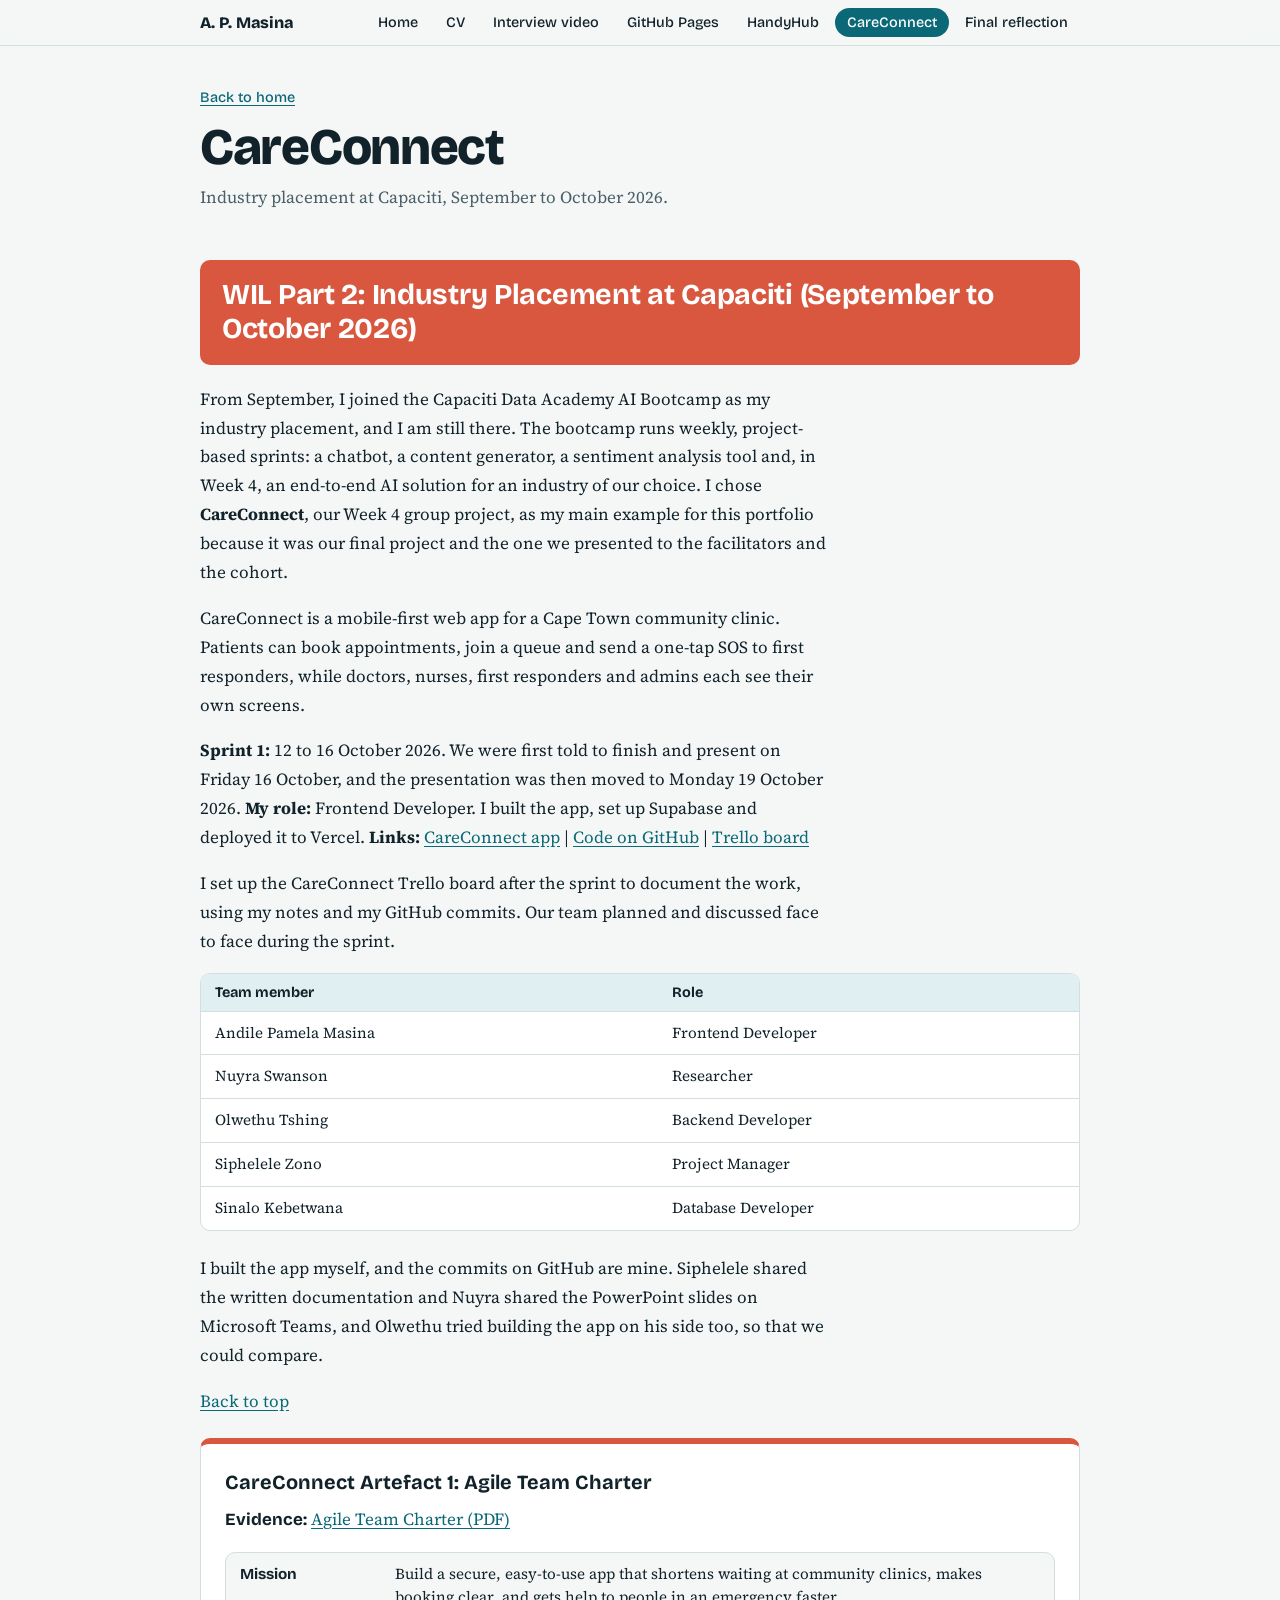
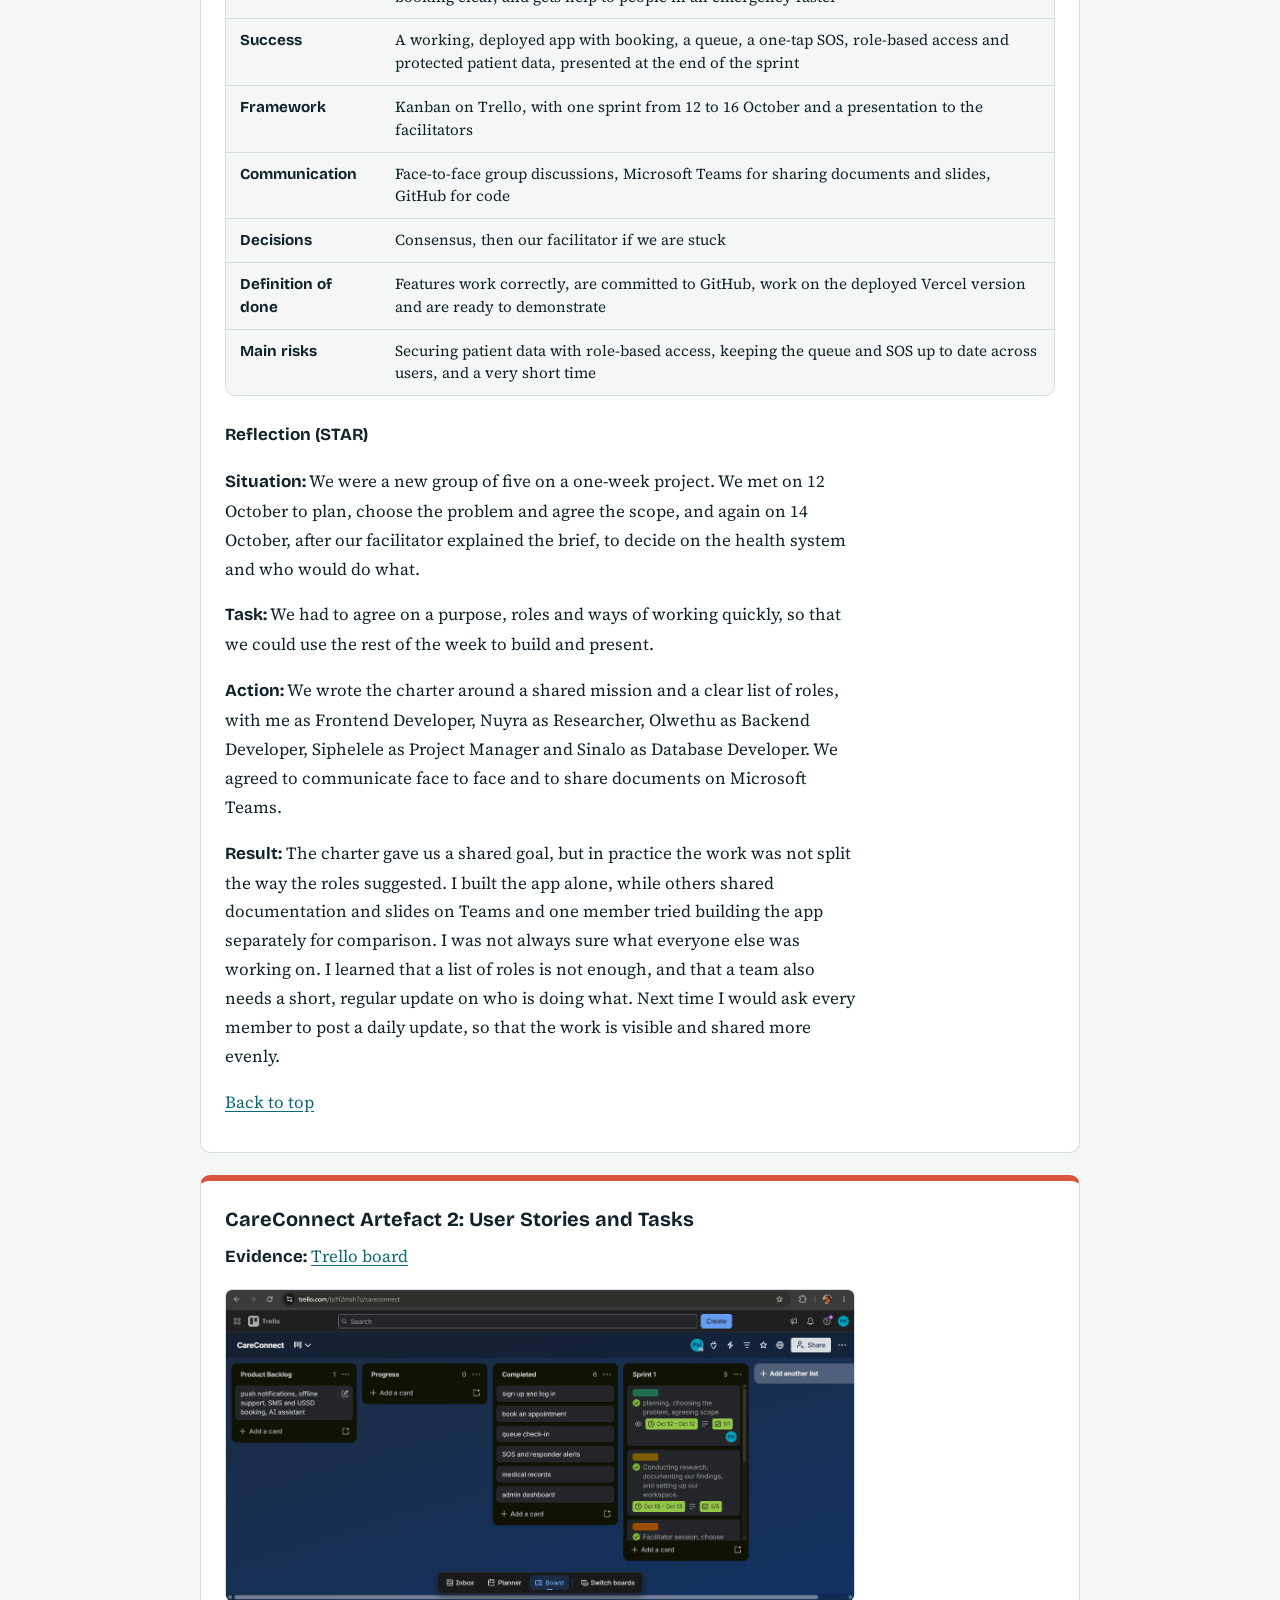
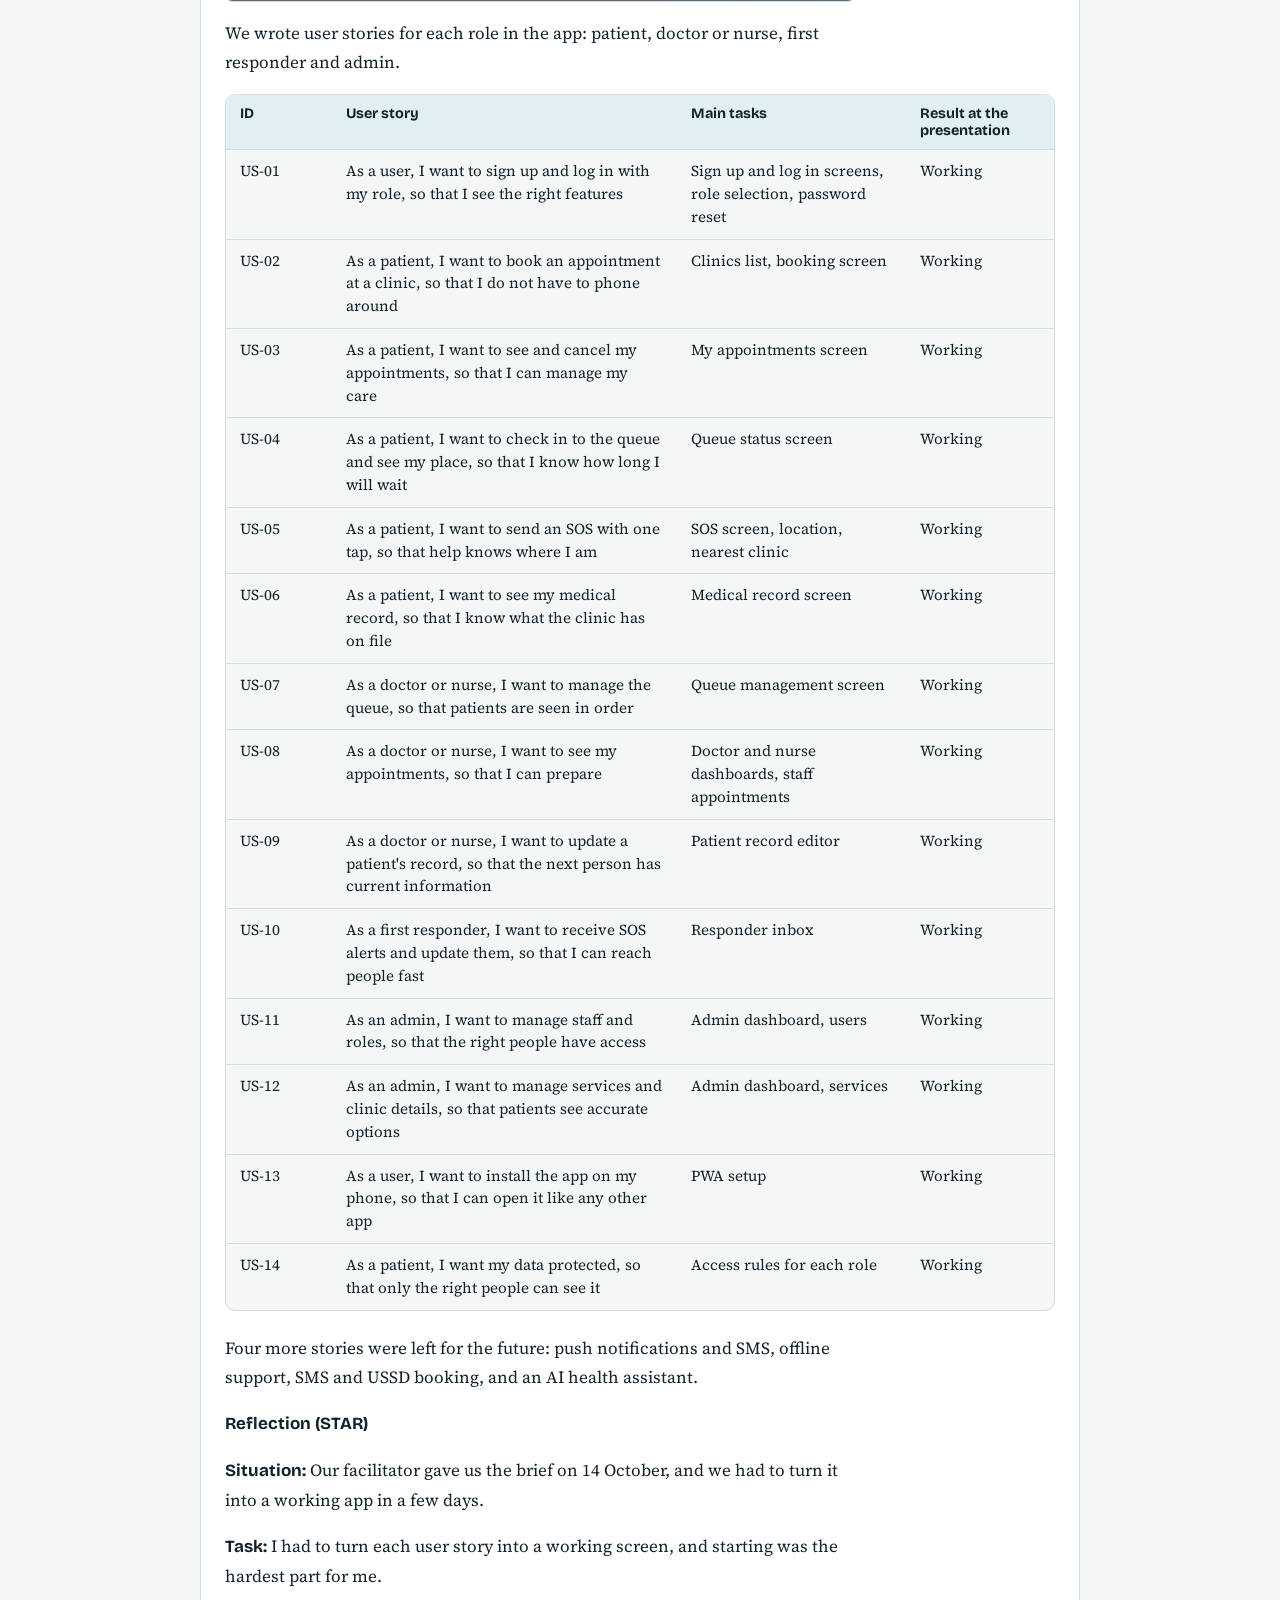
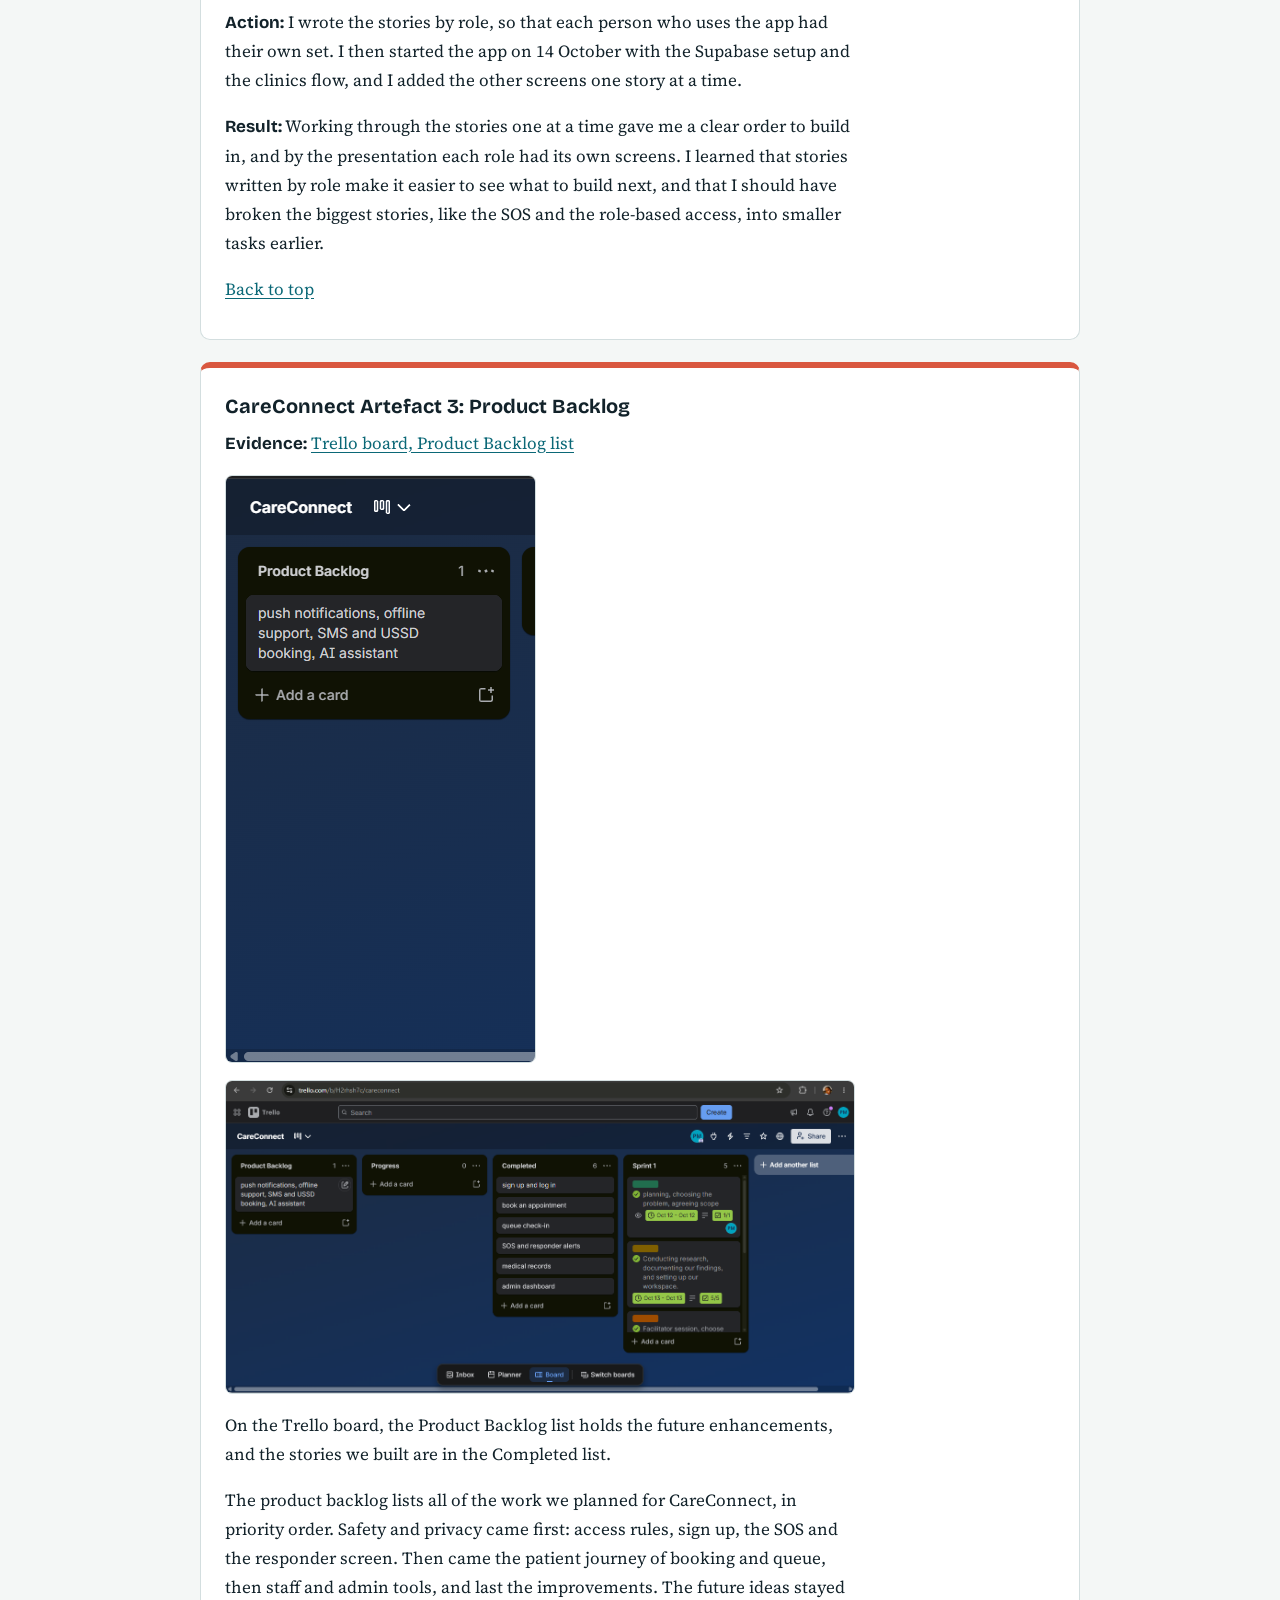
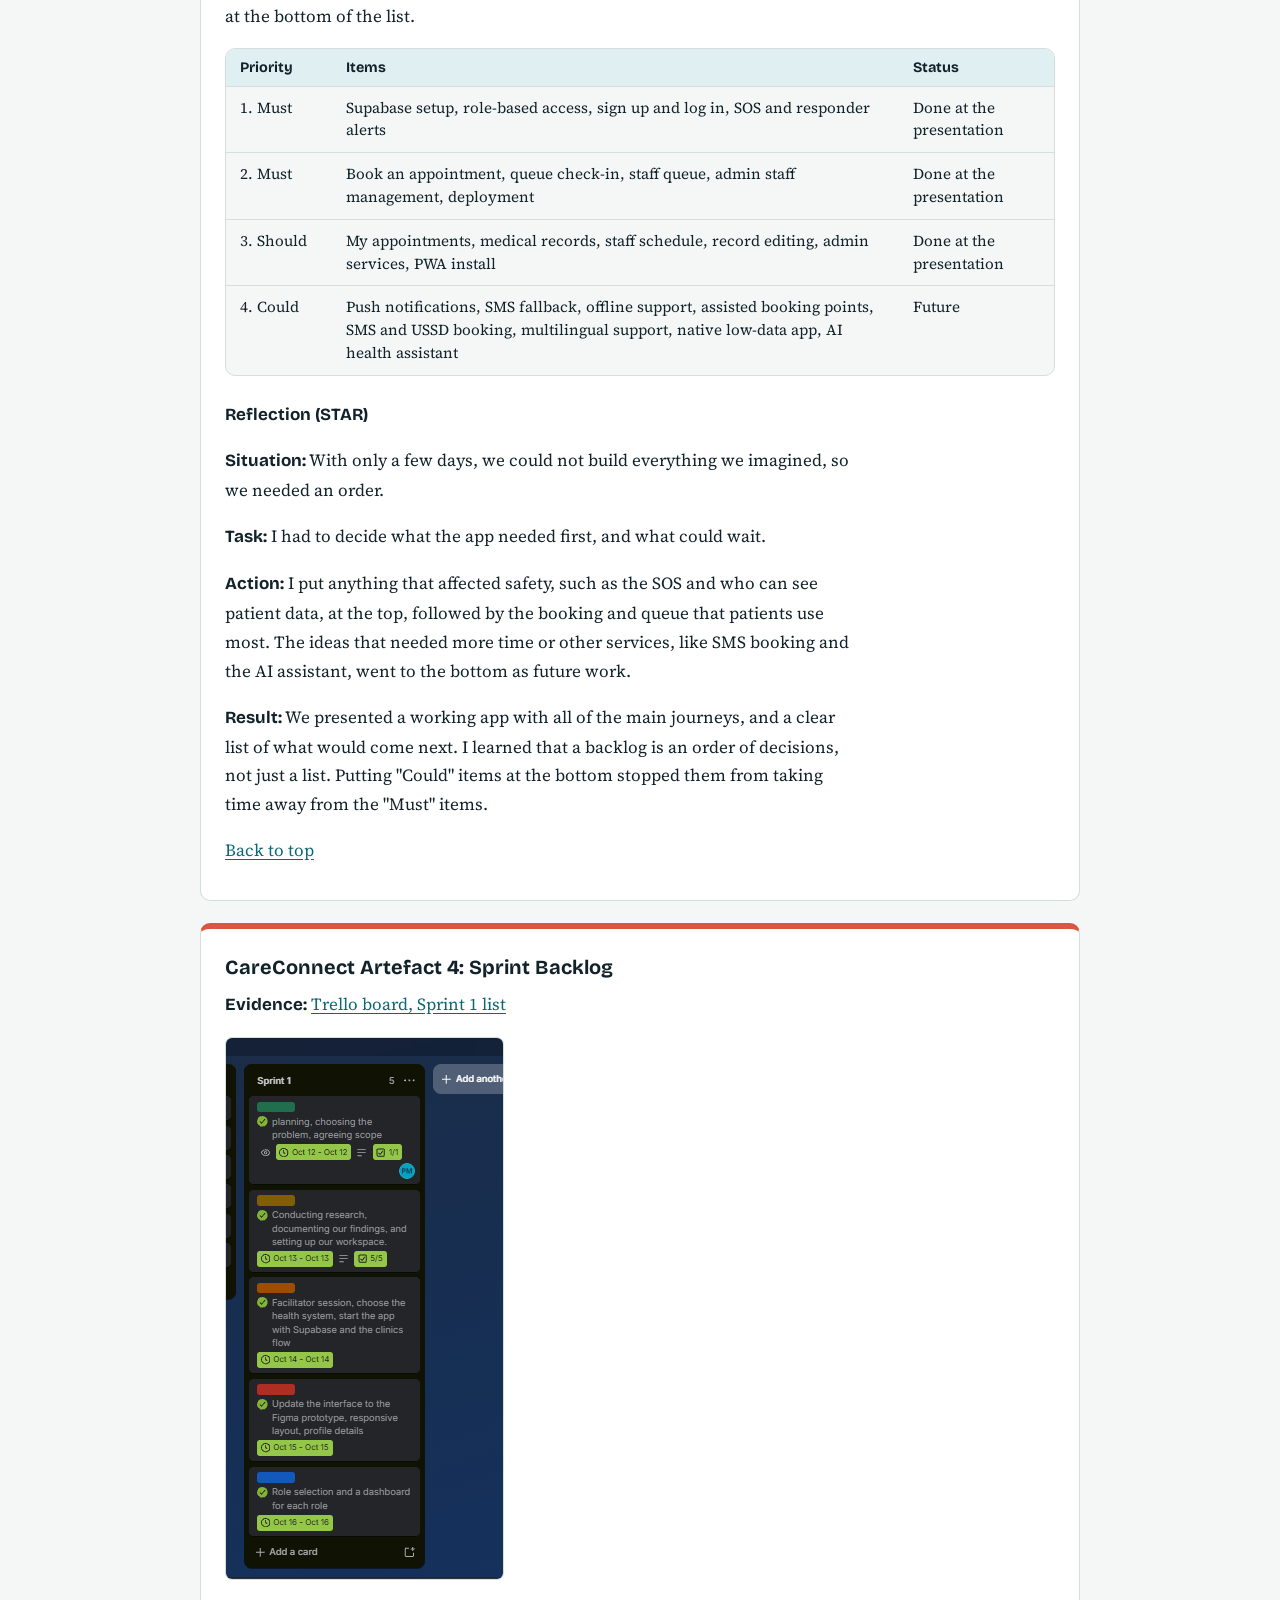
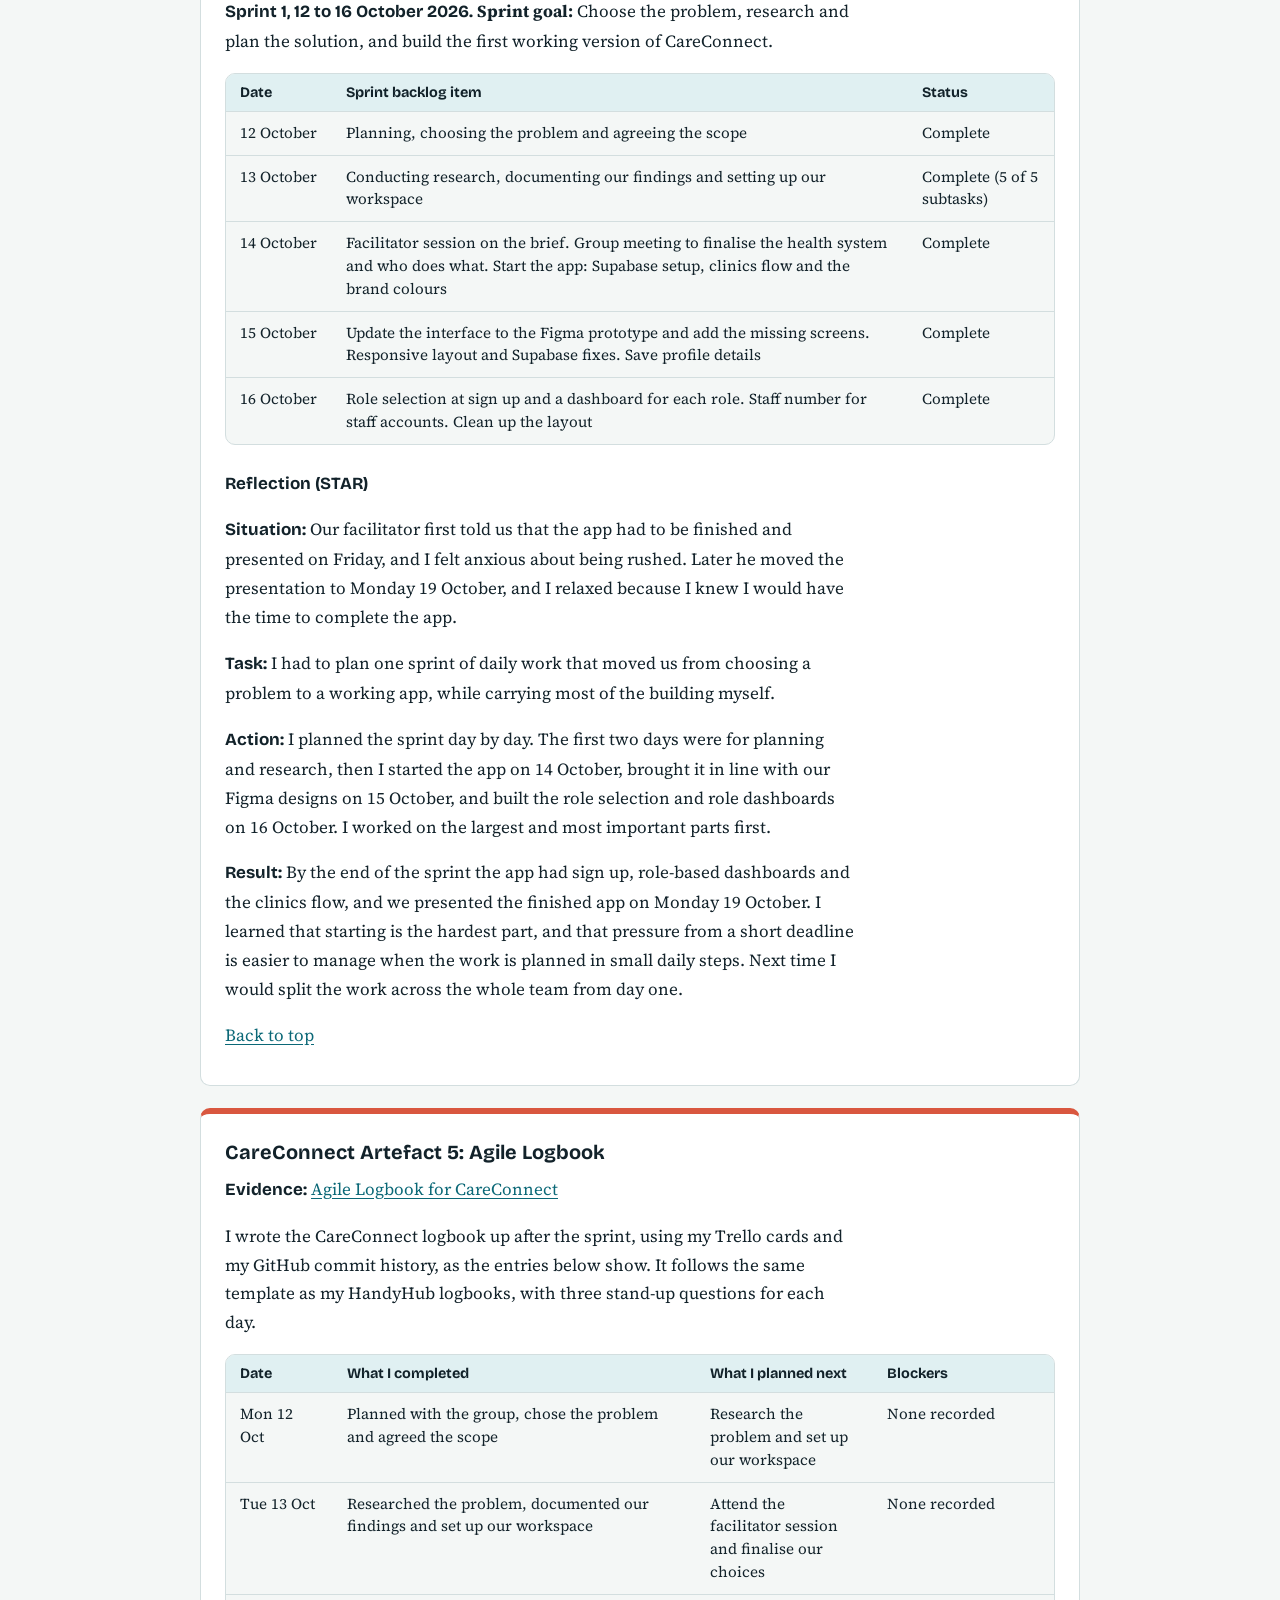
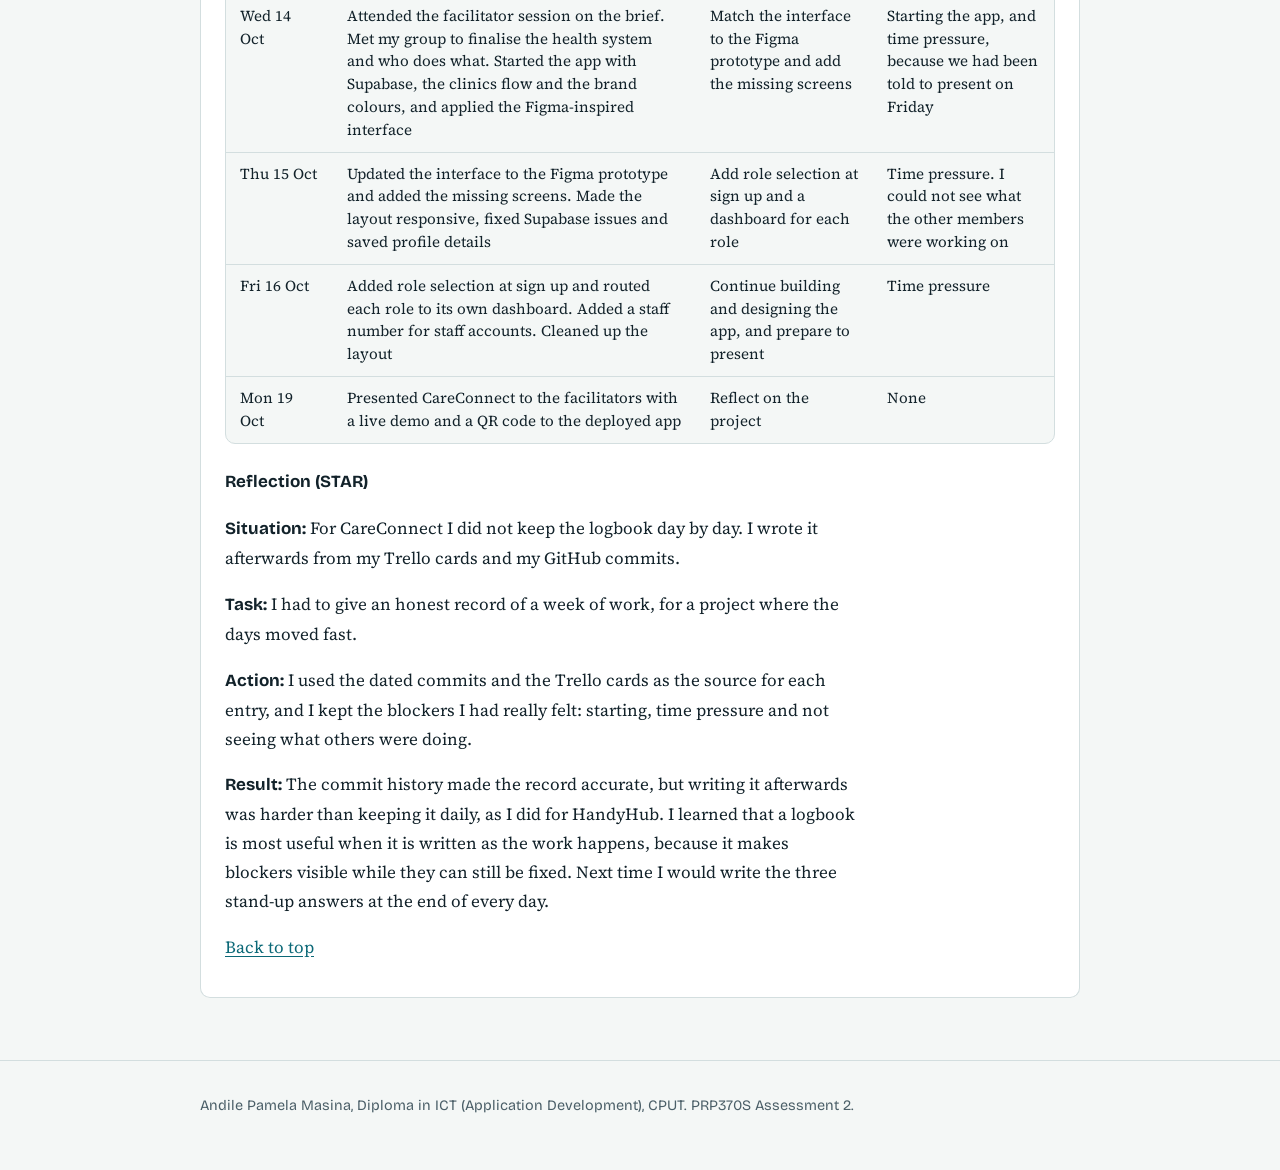
==== careconnect.html @ 5dd475a3 "Add files via upload" ====
<!doctype html>
<html lang="en"><head><meta charset="utf-8"><meta name="viewport" content="width=device-width, initial-scale=1">
<title>CareConnect | Andile Pamela Masina</title>
<meta name="description" content="Digital portfolio of Andile Pamela Masina, ICT student at CPUT.">
<link rel="preconnect" href="https://fonts.googleapis.com"><link rel="preconnect" href="https://fonts.gstatic.com" crossorigin>
<link href="https://fonts.googleapis.com/css2?family=Bricolage+Grotesque:opsz,wght@12..96,500;12..96,700;12..96,800&family=Source+Serif+4:ital,opsz,wght@0,8..60,400;0,8..60,600;1,8..60,400&display=swap" rel="stylesheet">
<link rel="stylesheet" href="style.css"></head>
<body id="top" class="">
<nav class="nav" aria-label="Pages"><div class="wrap"><strong>A. P. Masina</strong><a href="index.html">Home</a><a href="cv.html">CV</a><a href="interview.html">Interview video</a><a href="github-pages.html">GitHub Pages</a><a href="handyhub.html">HandyHub</a><a href="careconnect.html" aria-current="page">CareConnect</a><a href="reflection.html">Final reflection</a></div></nav>
<header class="pagehead"><div class="wrap"><a class="home" href="index.html">Back to home</a><h1>CareConnect</h1><p class="lede">Industry placement at Capaciti, September to October 2026.</p></div></header>
<main class="wrap"><section class="block project cc"><h2 id="wil-part-2-industry-placement-at-capaciti-september-to-october-2026">WIL Part 2: Industry Placement at Capaciti (September to October 2026)</h2>
<p>From September, I joined the Capaciti Data Academy AI Bootcamp as my industry placement, and I am still there. The bootcamp runs weekly, project-based sprints: a chatbot, a content generator, a sentiment analysis tool and, in Week 4, an end-to-end AI solution for an industry of our choice. I chose <strong>CareConnect</strong>, our Week 4 group project, as my main example for this portfolio because it was our final project and the one we presented to the facilitators and the cohort.</p>
<p>CareConnect is a mobile-first web app for a Cape Town community clinic. Patients can book appointments, join a queue and send a one-tap SOS to first responders, while doctors, nurses, first responders and admins each see their own screens.</p>
<p><strong>Sprint 1:</strong> 12 to 16 October 2026. We were first told to finish and present on Friday 16 October, and the presentation was then moved to Monday 19 October 2026. <strong>My role:</strong> Frontend Developer. I built the app, set up Supabase and deployed it to Vercel. <strong>Links:</strong> <a href="https://care-connect-delta-puce.vercel.app">CareConnect app</a> | <a href="https://github.com/PamMasina/CareConnect">Code on GitHub</a> | <a href="https://trello.com/b/H2rhsh7c/careconnect">Trello board</a></p>
<p>I set up the CareConnect Trello board after the sprint to document the work, using my notes and my GitHub commits. Our team planned and discussed face to face during the sprint.</p>
<div class="tablewrap"><table>
<thead>
<tr class="header">
<th>Team member</th>
<th>Role</th>
</tr>
</thead>
<tbody>
<tr class="odd">
<td>Andile Pamela Masina</td>
<td>Frontend Developer</td>
</tr>
<tr class="even">
<td>Nuyra Swanson</td>
<td>Researcher</td>
</tr>
<tr class="odd">
<td>Olwethu Tshing</td>
<td>Backend Developer</td>
</tr>
<tr class="even">
<td>Siphelele Zono</td>
<td>Project Manager</td>
</tr>
<tr class="odd">
<td>Sinalo Kebetwana</td>
<td>Database Developer</td>
</tr>
</tbody>
</table></div>
<p>I built the app myself, and the commits on GitHub are mine. Siphelele shared the written documentation and Nuyra shared the PowerPoint slides on Microsoft Teams, and Olwethu tried building the app on his side too, so that we could compare.</p>
<p><a href="#top">Back to top</a></p>
<hr />
<article class="artefact"><h3 id="careconnect-artefact-1-agile-team-charter">CareConnect Artefact 1: Agile Team Charter</h3>
<p><strong>Evidence:</strong> <a href="Careconnect/Agile_Team_Charter_CareConnect.pdf">Agile Team Charter (PDF)</a></p>
<div class="tablewrap"><table>
<tbody>
<tr class="odd">
<td><strong>Mission</strong></td>
<td>Build a secure, easy-to-use app that shortens waiting at community clinics, makes booking clear, and gets help to people in an emergency faster</td>
</tr>
<tr class="even">
<td><strong>Success</strong></td>
<td>A working, deployed app with booking, a queue, a one-tap SOS, role-based access and protected patient data, presented at the end of the sprint</td>
</tr>
<tr class="odd">
<td><strong>Framework</strong></td>
<td>Kanban on Trello, with one sprint from 12 to 16 October and a presentation to the facilitators</td>
</tr>
<tr class="even">
<td><strong>Communication</strong></td>
<td>Face-to-face group discussions, Microsoft Teams for sharing documents and slides, GitHub for code</td>
</tr>
<tr class="odd">
<td><strong>Decisions</strong></td>
<td>Consensus, then our facilitator if we are stuck</td>
</tr>
<tr class="even">
<td><strong>Definition of done</strong></td>
<td>Features work correctly, are committed to GitHub, work on the deployed Vercel version and are ready to demonstrate</td>
</tr>
<tr class="odd">
<td><strong>Main risks</strong></td>
<td>Securing patient data with role-based access, keeping the queue and SOS up to date across users, and a very short time</td>
</tr>
</tbody>
</table></div>
<p><strong>Reflection (STAR)</strong></p>
<p><strong>Situation:</strong> We were a new group of five on a one-week project. We met on 12 October to plan, choose the problem and agree the scope, and again on 14 October, after our facilitator explained the brief, to decide on the health system and who would do what.</p>
<p><strong>Task:</strong> We had to agree on a purpose, roles and ways of working quickly, so that we could use the rest of the week to build and present.</p>
<p><strong>Action:</strong> We wrote the charter around a shared mission and a clear list of roles, with me as Frontend Developer, Nuyra as Researcher, Olwethu as Backend Developer, Siphelele as Project Manager and Sinalo as Database Developer. We agreed to communicate face to face and to share documents on Microsoft Teams.</p>
<p><strong>Result:</strong> The charter gave us a shared goal, but in practice the work was not split the way the roles suggested. I built the app alone, while others shared documentation and slides on Teams and one member tried building the app separately for comparison. I was not always sure what everyone else was working on. I learned that a list of roles is not enough, and that a team also needs a short, regular update on who is doing what. Next time I would ask every member to post a daily update, so that the work is visible and shared more evenly.</p>
<p><a href="#top">Back to top</a></p>
<hr />
</article><article class="artefact"><h3 id="careconnect-artefact-2-user-stories-and-tasks">CareConnect Artefact 2: User Stories and Tasks</h3>
<p><strong>Evidence:</strong> <a href="https://trello.com/b/H2rhsh7c/careconnect">Trello board</a></p>
<p><img src="Careconnect/images/careconnect-board.png" alt="CareConnect Trello board" /></p>
<p>We wrote user stories for each role in the app: patient, doctor or nurse, first responder and admin.</p>
<div class="tablewrap"><table>
<thead>
<tr class="header">
<th>ID</th>
<th>User story</th>
<th>Main tasks</th>
<th>Result at the presentation</th>
</tr>
</thead>
<tbody>
<tr class="odd">
<td>US-01</td>
<td>As a user, I want to sign up and log in with my role, so that I see the right features</td>
<td>Sign up and log in screens, role selection, password reset</td>
<td>Working</td>
</tr>
<tr class="even">
<td>US-02</td>
<td>As a patient, I want to book an appointment at a clinic, so that I do not have to phone around</td>
<td>Clinics list, booking screen</td>
<td>Working</td>
</tr>
<tr class="odd">
<td>US-03</td>
<td>As a patient, I want to see and cancel my appointments, so that I can manage my care</td>
<td>My appointments screen</td>
<td>Working</td>
</tr>
<tr class="even">
<td>US-04</td>
<td>As a patient, I want to check in to the queue and see my place, so that I know how long I will wait</td>
<td>Queue status screen</td>
<td>Working</td>
</tr>
<tr class="odd">
<td>US-05</td>
<td>As a patient, I want to send an SOS with one tap, so that help knows where I am</td>
<td>SOS screen, location, nearest clinic</td>
<td>Working</td>
</tr>
<tr class="even">
<td>US-06</td>
<td>As a patient, I want to see my medical record, so that I know what the clinic has on file</td>
<td>Medical record screen</td>
<td>Working</td>
</tr>
<tr class="odd">
<td>US-07</td>
<td>As a doctor or nurse, I want to manage the queue, so that patients are seen in order</td>
<td>Queue management screen</td>
<td>Working</td>
</tr>
<tr class="even">
<td>US-08</td>
<td>As a doctor or nurse, I want to see my appointments, so that I can prepare</td>
<td>Doctor and nurse dashboards, staff appointments</td>
<td>Working</td>
</tr>
<tr class="odd">
<td>US-09</td>
<td>As a doctor or nurse, I want to update a patient's record, so that the next person has current information</td>
<td>Patient record editor</td>
<td>Working</td>
</tr>
<tr class="even">
<td>US-10</td>
<td>As a first responder, I want to receive SOS alerts and update them, so that I can reach people fast</td>
<td>Responder inbox</td>
<td>Working</td>
</tr>
<tr class="odd">
<td>US-11</td>
<td>As an admin, I want to manage staff and roles, so that the right people have access</td>
<td>Admin dashboard, users</td>
<td>Working</td>
</tr>
<tr class="even">
<td>US-12</td>
<td>As an admin, I want to manage services and clinic details, so that patients see accurate options</td>
<td>Admin dashboard, services</td>
<td>Working</td>
</tr>
<tr class="odd">
<td>US-13</td>
<td>As a user, I want to install the app on my phone, so that I can open it like any other app</td>
<td>PWA setup</td>
<td>Working</td>
</tr>
<tr class="even">
<td>US-14</td>
<td>As a patient, I want my data protected, so that only the right people can see it</td>
<td>Access rules for each role</td>
<td>Working</td>
</tr>
</tbody>
</table></div>
<p>Four more stories were left for the future: push notifications and SMS, offline support, SMS and USSD booking, and an AI health assistant.</p>
<p><strong>Reflection (STAR)</strong></p>
<p><strong>Situation:</strong> Our facilitator gave us the brief on 14 October, and we had to turn it into a working app in a few days.</p>
<p><strong>Task:</strong> I had to turn each user story into a working screen, and starting was the hardest part for me.</p>
<p><strong>Action:</strong> I wrote the stories by role, so that each person who uses the app had their own set. I then started the app on 14 October with the Supabase setup and the clinics flow, and I added the other screens one story at a time.</p>
<p><strong>Result:</strong> Working through the stories one at a time gave me a clear order to build in, and by the presentation each role had its own screens. I learned that stories written by role make it easier to see what to build next, and that I should have broken the biggest stories, like the SOS and the role-based access, into smaller tasks earlier.</p>
<p><a href="#top">Back to top</a></p>
<hr />
</article><article class="artefact"><h3 id="careconnect-artefact-3-product-backlog">CareConnect Artefact 3: Product Backlog</h3>
<p><strong>Evidence:</strong> <a href="https://trello.com/b/H2rhsh7c/careconnect">Trello board, Product Backlog list</a></p>
<p><img src="Careconnect/images/careconnect-product-backlog.png" alt="CareConnect Product Backlog" /></p>
<p><img src="Careconnect/images/careconnect-board.png" alt="CareConnect board, with the Completed list" /></p>
<p>On the Trello board, the Product Backlog list holds the future enhancements, and the stories we built are in the Completed list.</p>
<p>The product backlog lists all of the work we planned for CareConnect, in priority order. Safety and privacy came first: access rules, sign up, the SOS and the responder screen. Then came the patient journey of booking and queue, then staff and admin tools, and last the improvements. The future ideas stayed at the bottom of the list.</p>
<div class="tablewrap"><table>
<thead>
<tr class="header">
<th>Priority</th>
<th>Items</th>
<th>Status</th>
</tr>
</thead>
<tbody>
<tr class="odd">
<td>1. Must</td>
<td>Supabase setup, role-based access, sign up and log in, SOS and responder alerts</td>
<td>Done at the presentation</td>
</tr>
<tr class="even">
<td>2. Must</td>
<td>Book an appointment, queue check-in, staff queue, admin staff management, deployment</td>
<td>Done at the presentation</td>
</tr>
<tr class="odd">
<td>3. Should</td>
<td>My appointments, medical records, staff schedule, record editing, admin services, PWA install</td>
<td>Done at the presentation</td>
</tr>
<tr class="even">
<td>4. Could</td>
<td>Push notifications, SMS fallback, offline support, assisted booking points, SMS and USSD booking, multilingual support, native low-data app, AI health assistant</td>
<td>Future</td>
</tr>
</tbody>
</table></div>
<p><strong>Reflection (STAR)</strong></p>
<p><strong>Situation:</strong> With only a few days, we could not build everything we imagined, so we needed an order.</p>
<p><strong>Task:</strong> I had to decide what the app needed first, and what could wait.</p>
<p><strong>Action:</strong> I put anything that affected safety, such as the SOS and who can see patient data, at the top, followed by the booking and queue that patients use most. The ideas that needed more time or other services, like SMS booking and the AI assistant, went to the bottom as future work.</p>
<p><strong>Result:</strong> We presented a working app with all of the main journeys, and a clear list of what would come next. I learned that a backlog is an order of decisions, not just a list. Putting "Could" items at the bottom stopped them from taking time away from the "Must" items.</p>
<p><a href="#top">Back to top</a></p>
<hr />
</article><article class="artefact"><h3 id="careconnect-artefact-4-sprint-backlog">CareConnect Artefact 4: Sprint Backlog</h3>
<p><strong>Evidence:</strong> <a href="https://trello.com/b/H2rhsh7c/careconnect">Trello board, Sprint 1 list</a></p>
<p><img src="Careconnect/images/careconnect-sprint1.png" alt="CareConnect Sprint 1 list" /></p>
<p><strong>Sprint 1, 12 to 16 October 2026.</strong> <strong>Sprint goal:</strong> Choose the problem, research and plan the solution, and build the first working version of CareConnect.</p>
<div class="tablewrap"><table>
<thead>
<tr class="header">
<th>Date</th>
<th>Sprint backlog item</th>
<th>Status</th>
</tr>
</thead>
<tbody>
<tr class="odd">
<td>12 October</td>
<td>Planning, choosing the problem and agreeing the scope</td>
<td>Complete</td>
</tr>
<tr class="even">
<td>13 October</td>
<td>Conducting research, documenting our findings and setting up our workspace</td>
<td>Complete (5 of 5 subtasks)</td>
</tr>
<tr class="odd">
<td>14 October</td>
<td>Facilitator session on the brief. Group meeting to finalise the health system and who does what. Start the app: Supabase setup, clinics flow and the brand colours</td>
<td>Complete</td>
</tr>
<tr class="even">
<td>15 October</td>
<td>Update the interface to the Figma prototype and add the missing screens. Responsive layout and Supabase fixes. Save profile details</td>
<td>Complete</td>
</tr>
<tr class="odd">
<td>16 October</td>
<td>Role selection at sign up and a dashboard for each role. Staff number for staff accounts. Clean up the layout</td>
<td>Complete</td>
</tr>
</tbody>
</table></div>
<p><strong>Reflection (STAR)</strong></p>
<p><strong>Situation:</strong> Our facilitator first told us that the app had to be finished and presented on Friday, and I felt anxious about being rushed. Later he moved the presentation to Monday 19 October, and I relaxed because I knew I would have the time to complete the app.</p>
<p><strong>Task:</strong> I had to plan one sprint of daily work that moved us from choosing a problem to a working app, while carrying most of the building myself.</p>
<p><strong>Action:</strong> I planned the sprint day by day. The first two days were for planning and research, then I started the app on 14 October, brought it in line with our Figma designs on 15 October, and built the role selection and role dashboards on 16 October. I worked on the largest and most important parts first.</p>
<p><strong>Result:</strong> By the end of the sprint the app had sign up, role-based dashboards and the clinics flow, and we presented the finished app on Monday 19 October. I learned that starting is the hardest part, and that pressure from a short deadline is easier to manage when the work is planned in small daily steps. Next time I would split the work across the whole team from day one.</p>
<p><a href="#top">Back to top</a></p>
<hr />
</article><article class="artefact"><h3 id="careconnect-artefact-5-agile-logbook">CareConnect Artefact 5: Agile Logbook</h3>
<p><strong>Evidence:</strong> <a href="Careconnect/Agile_Logbook_CareConnect.pdf">Agile Logbook for CareConnect</a></p>
<p>I wrote the CareConnect logbook up after the sprint, using my Trello cards and my GitHub commit history, as the entries below show. It follows the same template as my HandyHub logbooks, with three stand-up questions for each day.</p>
<div class="tablewrap"><table>
<thead>
<tr class="header">
<th>Date</th>
<th>What I completed</th>
<th>What I planned next</th>
<th>Blockers</th>
</tr>
</thead>
<tbody>
<tr class="odd">
<td>Mon 12 Oct</td>
<td>Planned with the group, chose the problem and agreed the scope</td>
<td>Research the problem and set up our workspace</td>
<td>None recorded</td>
</tr>
<tr class="even">
<td>Tue 13 Oct</td>
<td>Researched the problem, documented our findings and set up our workspace</td>
<td>Attend the facilitator session and finalise our choices</td>
<td>None recorded</td>
</tr>
<tr class="odd">
<td>Wed 14 Oct</td>
<td>Attended the facilitator session on the brief. Met my group to finalise the health system and who does what. Started the app with Supabase, the clinics flow and the brand colours, and applied the Figma-inspired interface</td>
<td>Match the interface to the Figma prototype and add the missing screens</td>
<td>Starting the app, and time pressure, because we had been told to present on Friday</td>
</tr>
<tr class="even">
<td>Thu 15 Oct</td>
<td>Updated the interface to the Figma prototype and added the missing screens. Made the layout responsive, fixed Supabase issues and saved profile details</td>
<td>Add role selection at sign up and a dashboard for each role</td>
<td>Time pressure. I could not see what the other members were working on</td>
</tr>
<tr class="odd">
<td>Fri 16 Oct</td>
<td>Added role selection at sign up and routed each role to its own dashboard. Added a staff number for staff accounts. Cleaned up the layout</td>
<td>Continue building and designing the app, and prepare to present</td>
<td>Time pressure</td>
</tr>
<tr class="even">
<td>Mon 19 Oct</td>
<td>Presented CareConnect to the facilitators with a live demo and a QR code to the deployed app</td>
<td>Reflect on the project</td>
<td>None</td>
</tr>
</tbody>
</table></div>
<p><strong>Reflection (STAR)</strong></p>
<p><strong>Situation:</strong> For CareConnect I did not keep the logbook day by day. I wrote it afterwards from my Trello cards and my GitHub commits.</p>
<p><strong>Task:</strong> I had to give an honest record of a week of work, for a project where the days moved fast.</p>
<p><strong>Action:</strong> I used the dated commits and the Trello cards as the source for each entry, and I kept the blockers I had really felt: starting, time pressure and not seeing what others were doing.</p>
<p><strong>Result:</strong> The commit history made the record accurate, but writing it afterwards was harder than keeping it daily, as I did for HandyHub. I learned that a logbook is most useful when it is written as the work happens, because it makes blockers visible while they can still be fixed. Next time I would write the three stand-up answers at the end of every day.</p>
<p><a href="#top">Back to top</a></p>
<hr />
</article></section></main>
<footer class="foot"><div class="wrap">Andile Pamela Masina, Diploma in ICT (Application Development), CPUT. PRP370S Assessment 2.</div></footer>
</body></html>
---- style.css ----
:root{
  --paper:#f4f7f6; --card:#ffffff; --ink:#12222a; --muted:#4b5f68; --line:#d3dedf;
  --teal:#0b6877; --teal-soft:#e0f0f2; --amber:#f0b43c; --coral:#d9573f; --green:#2f8f5b;
  --head:"Bricolage Grotesque", "Segoe UI", system-ui, sans-serif;
  --body:"Source Serif 4", Georgia, "Times New Roman", serif;
  --r:10px;
}
@media (prefers-color-scheme: dark){
  :root:not([data-theme="light"]){
    --paper:#0d191e; --card:#14252c; --ink:#e7f0f0; --muted:#9fb5bb; --line:#27414a;
    --teal:#5cc3d3; --teal-soft:#16343b; --amber:#f2c05a; --coral:#ef806b; --green:#58c28a;
  }
}
*{box-sizing:border-box}
html{scroll-behavior:smooth;scroll-padding-top:70px}
@media (prefers-reduced-motion: reduce){html{scroll-behavior:auto}}
body{margin:0;background:var(--paper);color:var(--ink);font:400 1.0625rem/1.7 var(--body);-webkit-text-size-adjust:100%}
a{color:var(--teal);text-underline-offset:3px}
a:hover{text-decoration-thickness:2px}
:focus-visible{outline:3px solid var(--amber);outline-offset:2px;border-radius:3px}
img,video{max-width:100%;height:auto}
.wrap{width:min(100% - 32px, 880px);margin-inline:auto}

/* nav */
.nav{position:sticky;top:0;z-index:10;background:color-mix(in srgb,var(--paper) 92%,transparent);backdrop-filter:blur(8px);border-bottom:1px solid var(--line)}
.nav .wrap{display:flex;gap:4px;align-items:center;overflow-x:auto;padding:8px 0;scrollbar-width:none}
.nav .wrap::-webkit-scrollbar{display:none}
.nav strong{font:800 1rem var(--head);margin-right:auto;white-space:nowrap;padding-right:16px}
.nav a{font:500 .9rem var(--head);color:var(--ink);text-decoration:none;padding:6px 12px;border-radius:999px;white-space:nowrap}
.nav a:hover{background:var(--teal-soft)}

/* hero */
.hero{padding:56px 0 40px}
.hero h1{font:800 clamp(2.6rem,8vw,5rem)/.98 var(--head);letter-spacing:-.03em;margin:0 0 14px}
.hero .lede{font-size:1.2rem;max-width:34em;color:var(--muted);margin:0 0 6px}
.contact{display:flex;flex-wrap:wrap;gap:6px 22px;font:500 .95rem var(--head);margin:14px 0 36px}
.contact a{color:var(--ink)}
.board{display:grid;grid-template-columns:repeat(3,1fr);gap:12px;align-items:start}
.list{background:var(--teal-soft);border-radius:var(--r);padding:10px;display:grid;gap:8px}
.list h2{font:700 .95rem var(--head);margin:2px 4px 2px;color:var(--ink)}
.card{display:block;background:var(--card);border:1px solid var(--line);border-left:5px solid var(--teal);border-radius:7px;padding:10px 12px;text-decoration:none;color:var(--ink);font:500 .98rem/1.35 var(--head);box-shadow:0 1px 0 rgba(0,0,0,.04)}
.card small{display:block;font:400 .85rem var(--body);color:var(--muted);margin-top:2px}
.card:hover{border-color:var(--teal);transform:translateY(-2px);transition:transform .15s}
.card.amber{border-left-color:var(--amber)} .card.coral{border-left-color:var(--coral)} .card.green{border-left-color:var(--green)}
@media (prefers-reduced-motion: reduce){.card:hover{transform:none}}
@media (max-width:700px){.board{grid-template-columns:1fr}}
.banner img{width:100%;border-radius:var(--r);border:1px solid var(--line);display:block;margin:28px 0 0}

/* blocks */
.block{padding:40px 0;border-top:1px solid var(--line)}
.block h1{font:800 clamp(1.8rem,5vw,2.5rem)/1.1 var(--head);letter-spacing:-.02em;margin:0 0 .6em}
.block h2{font:700 clamp(1.4rem,4vw,1.8rem)/1.2 var(--head);letter-spacing:-.01em;margin:1.6em 0 .5em}
.block h2:first-child,.block h1:first-child{margin-top:0}
.block h3{font:700 1.25rem/1.25 var(--head);margin:1.5em 0 .5em}
.block h4{font:700 1.05rem var(--head)}
p{margin:0 0 1em;max-width:70ch}
ul,ol{max-width:70ch;padding-left:1.4em}
li{margin:.25em 0}
hr{display:none}
ul:has(input[type=checkbox]){list-style:none;padding:0;display:flex;flex-wrap:wrap;gap:8px}
ul:has(input[type=checkbox]) li{background:var(--teal-soft);border-radius:999px;padding:3px 14px;font:500 .95rem var(--head);margin:0}
ul:has(input[type=checkbox]) input{display:none}
.profile ul:not(:has(input)) ul{margin:.2em 0}

/* tables */
.tablewrap{overflow-x:auto;margin:1em 0 1.4em;border:1px solid var(--line);border-radius:var(--r);background:var(--card)}
table{border-collapse:collapse;width:100%;font:400 .95rem/1.5 var(--body)}
th,td{padding:10px 14px;text-align:left;vertical-align:top;border-bottom:1px solid var(--line)}
tr:last-child td{border-bottom:0}
thead th{font:700 .9rem var(--head);background:var(--teal-soft);color:var(--ink);position:sticky;left:0}
tbody tr:nth-child(even){background:transparent}
td:first-child{min-width:7em}
.wil-intro .tablewrap td a{font-weight:600}

/* project artefacts as board cards */
.project>h2{background:var(--teal);color:#fff;padding:18px 22px;border-radius:var(--r);margin:0 0 20px}
:root[data-theme="dark"] .project>h2{color:#0d191e}
@media (prefers-color-scheme: dark){:root:not([data-theme="light"]) .project>h2{color:#0d191e}}
#careconnect-section>h2{background:var(--coral)}
.artefact{background:var(--card);border:1px solid var(--line);border-top:6px solid var(--amber);border-radius:var(--r);padding:8px 24px 18px;margin:22px 0}
#careconnect-section .artefact{border-top-color:var(--coral)}
.artefact h3{margin-top:.9em}
.artefact .tablewrap{background:var(--paper)}
.artefact p>a[href="#wil-agile-portfolio"]{font:500 .85rem var(--head);float:none;display:inline-block;margin-top:4px}
@media (max-width:600px){.artefact{padding:4px 14px 14px}}
.artefact img{border:1px solid var(--line);border-radius:7px;display:block;margin:10px 0}
.artefact strong:first-child{font-family:var(--head)}

.divider{margin:28px 0 0;text-align:center}
.divider span{display:inline-block;font:700 .95rem var(--head);background:var(--amber);color:#1a1a1a;padding:6px 18px;border-radius:999px}
video{width:100%;max-width:640px;border-radius:var(--r);background:#000}
.foot{padding:36px 0 56px;color:var(--muted);font:400 .9rem var(--head);border-top:1px solid var(--line)}
@media print{.nav{display:none}.block{break-inside:auto}}

/* multi-page additions */
.nav a[aria-current=page]{background:var(--teal);color:#fff}
@media (prefers-color-scheme: dark){:root:not([data-theme="light"]) .nav a[aria-current=page]{color:#0d191e}}
.sr{position:absolute;width:1px;height:1px;overflow:hidden;clip:rect(0 0 0 0)}
.herogrid{display:grid;grid-template-columns:240px 1fr;gap:36px;align-items:center}
.me{width:240px;height:240px;object-fit:cover;border-radius:50%;border:6px solid var(--card);box-shadow:0 0 0 3px var(--amber);display:block}
.hero{padding:48px 0 12px}
.hero .contact{margin:14px 0 0}
@media (max-width:700px){.herogrid{grid-template-columns:1fr;justify-items:start;gap:20px}.me{width:160px;height:160px}}
.pgrid{display:grid;grid-template-columns:repeat(2,1fr);gap:14px}
@media (max-width:700px){.pgrid{grid-template-columns:1fr}}
.pcard{display:block;background:var(--card);border:1px solid var(--line);border-left:6px solid var(--teal);border-radius:var(--r);padding:16px 18px;text-decoration:none;color:var(--ink)}
.pcard h2{font:700 1.3rem var(--head);margin:0 0 4px;color:var(--teal)}
.pcard p{margin:0;font-size:.98rem;color:var(--muted)}
.pcard:hover{border-color:var(--teal);box-shadow:0 2px 10px rgba(0,0,0,.08)}
.pcard.amber{border-left-color:var(--amber)} .pcard.coral{border-left-color:var(--coral)} .pcard.green{border-left-color:var(--green)}
.block.project{border-top:0}
.pagehead{padding:36px 0 8px}
.pagehead h1{font:800 clamp(2rem,6vw,3.2rem)/1.05 var(--head);letter-spacing:-.025em;margin:10px 0 8px}
.pagehead .lede{color:var(--muted);margin:0}
.home{font:500 .9rem var(--head)}
.block:first-of-type{border-top:0}
.cc .artefact{border-top-color:var(--coral)}
.artefact{scroll-margin-top:70px}
.cc>h2{background:var(--coral)}
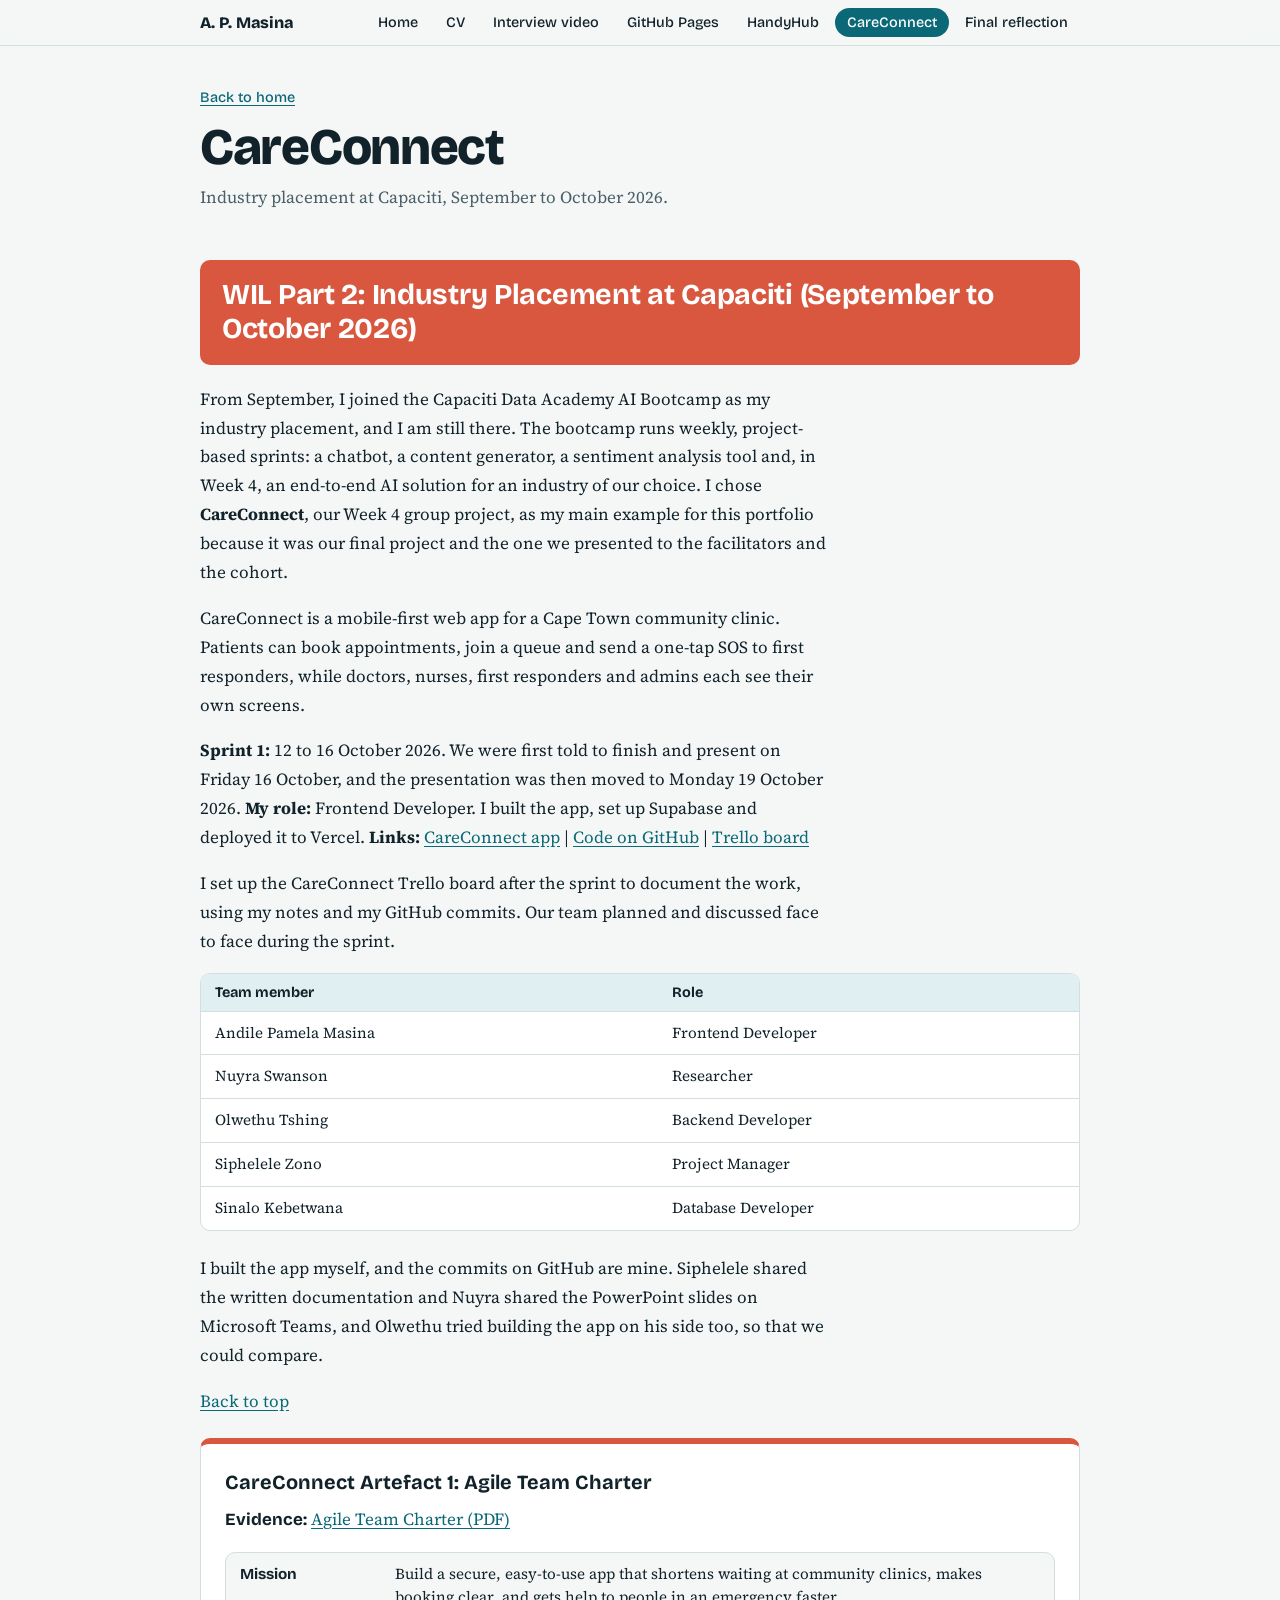
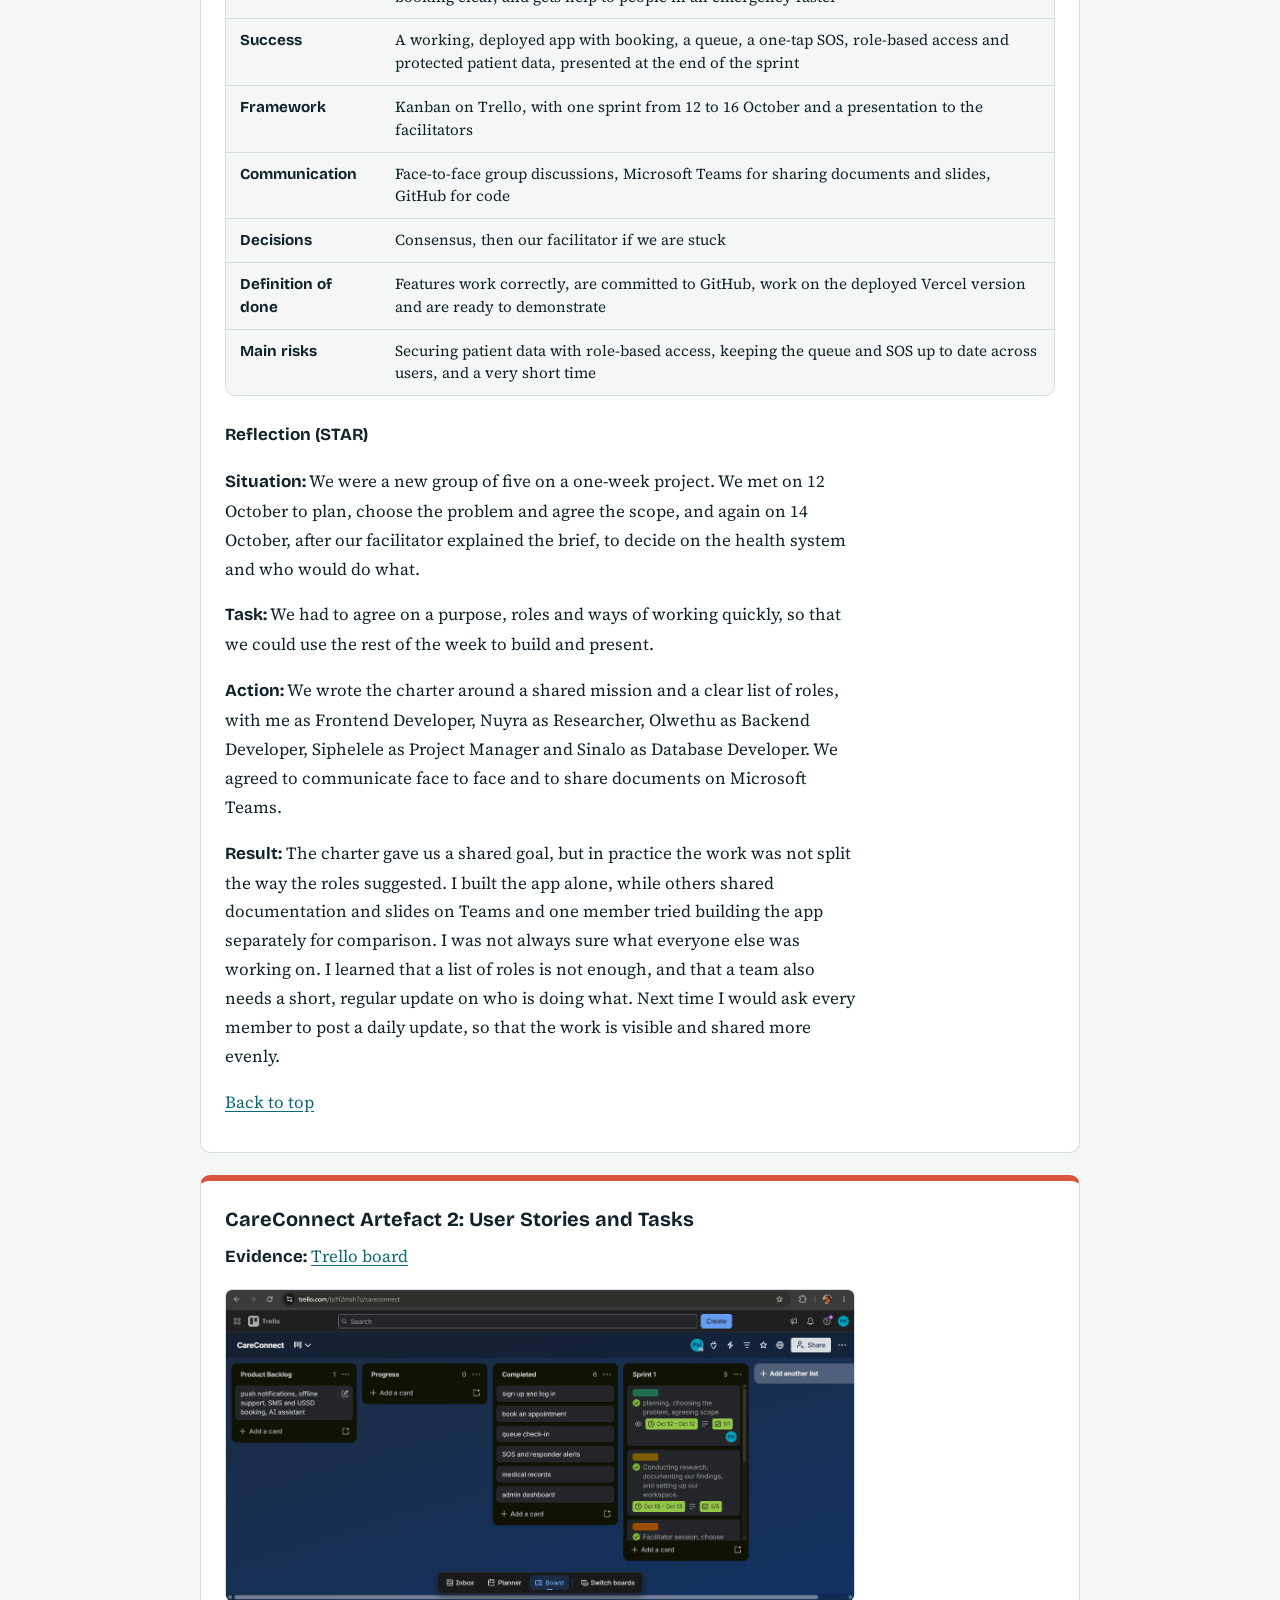
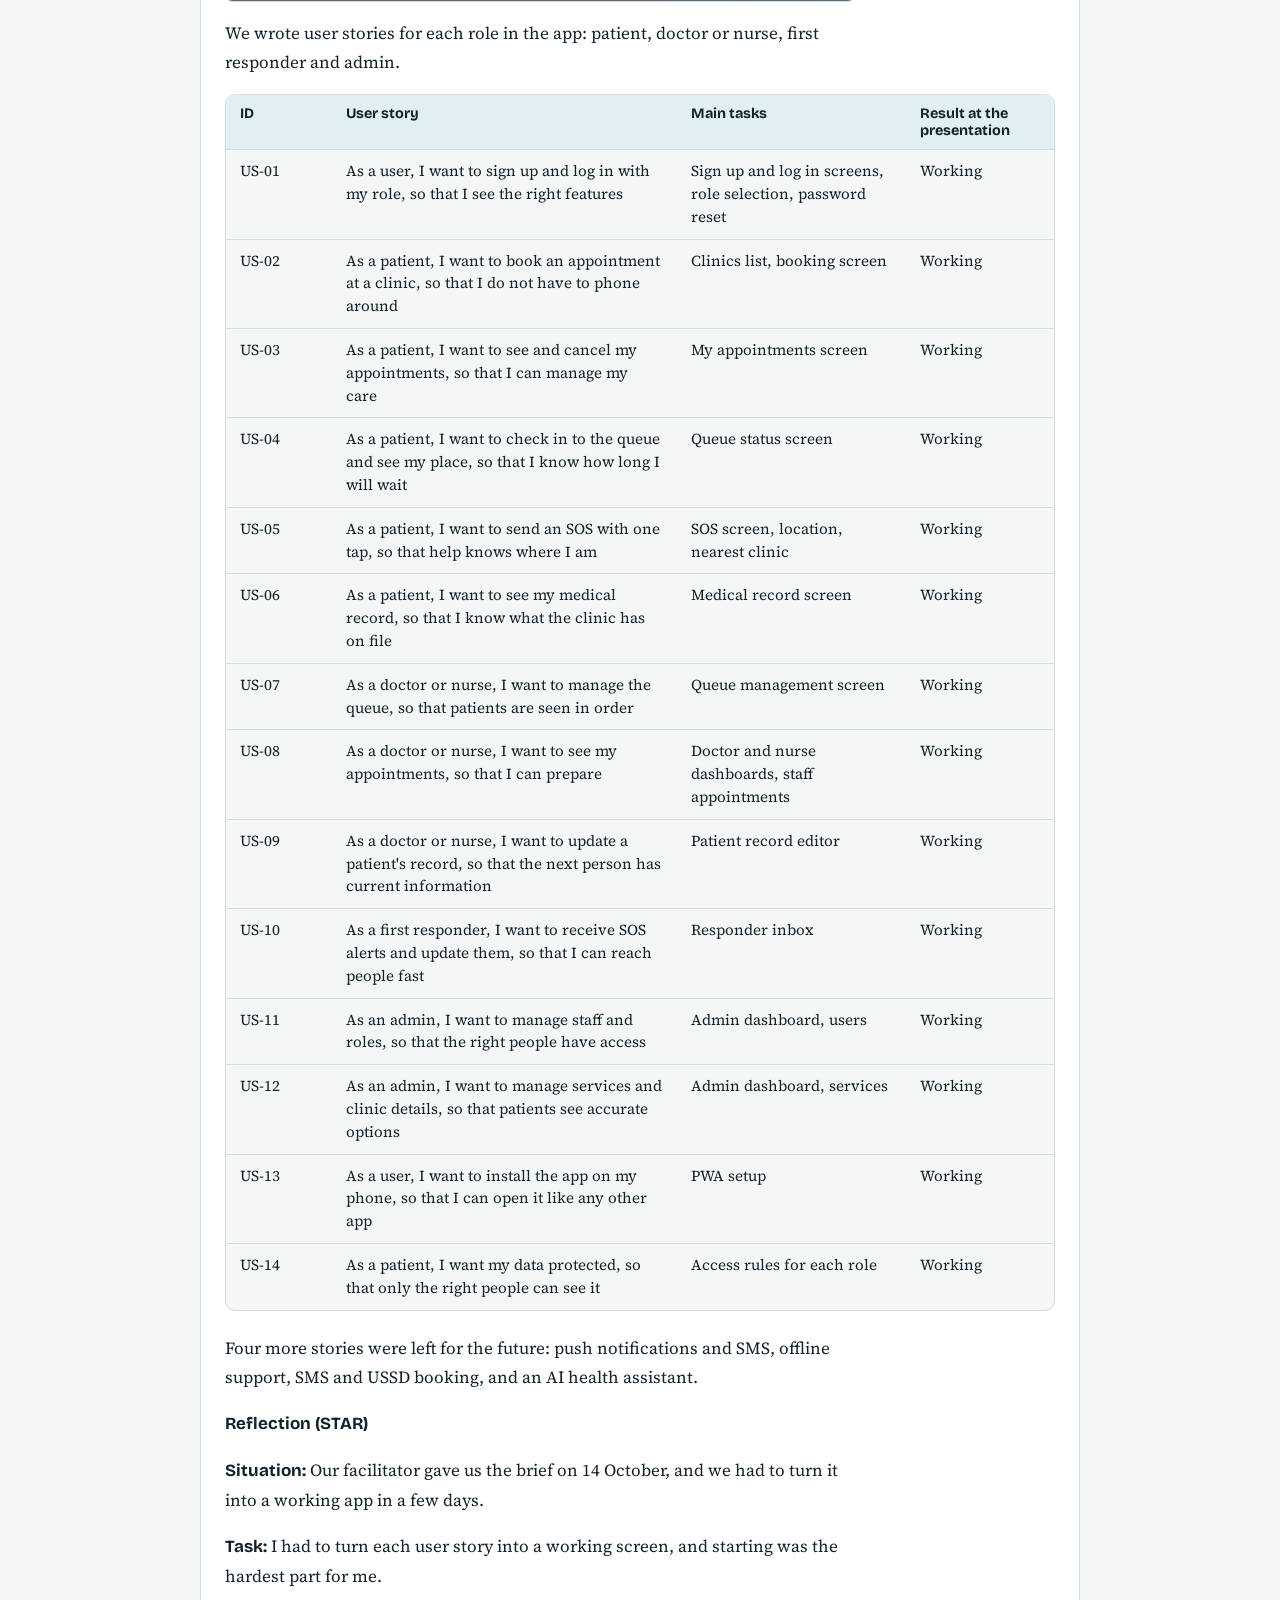
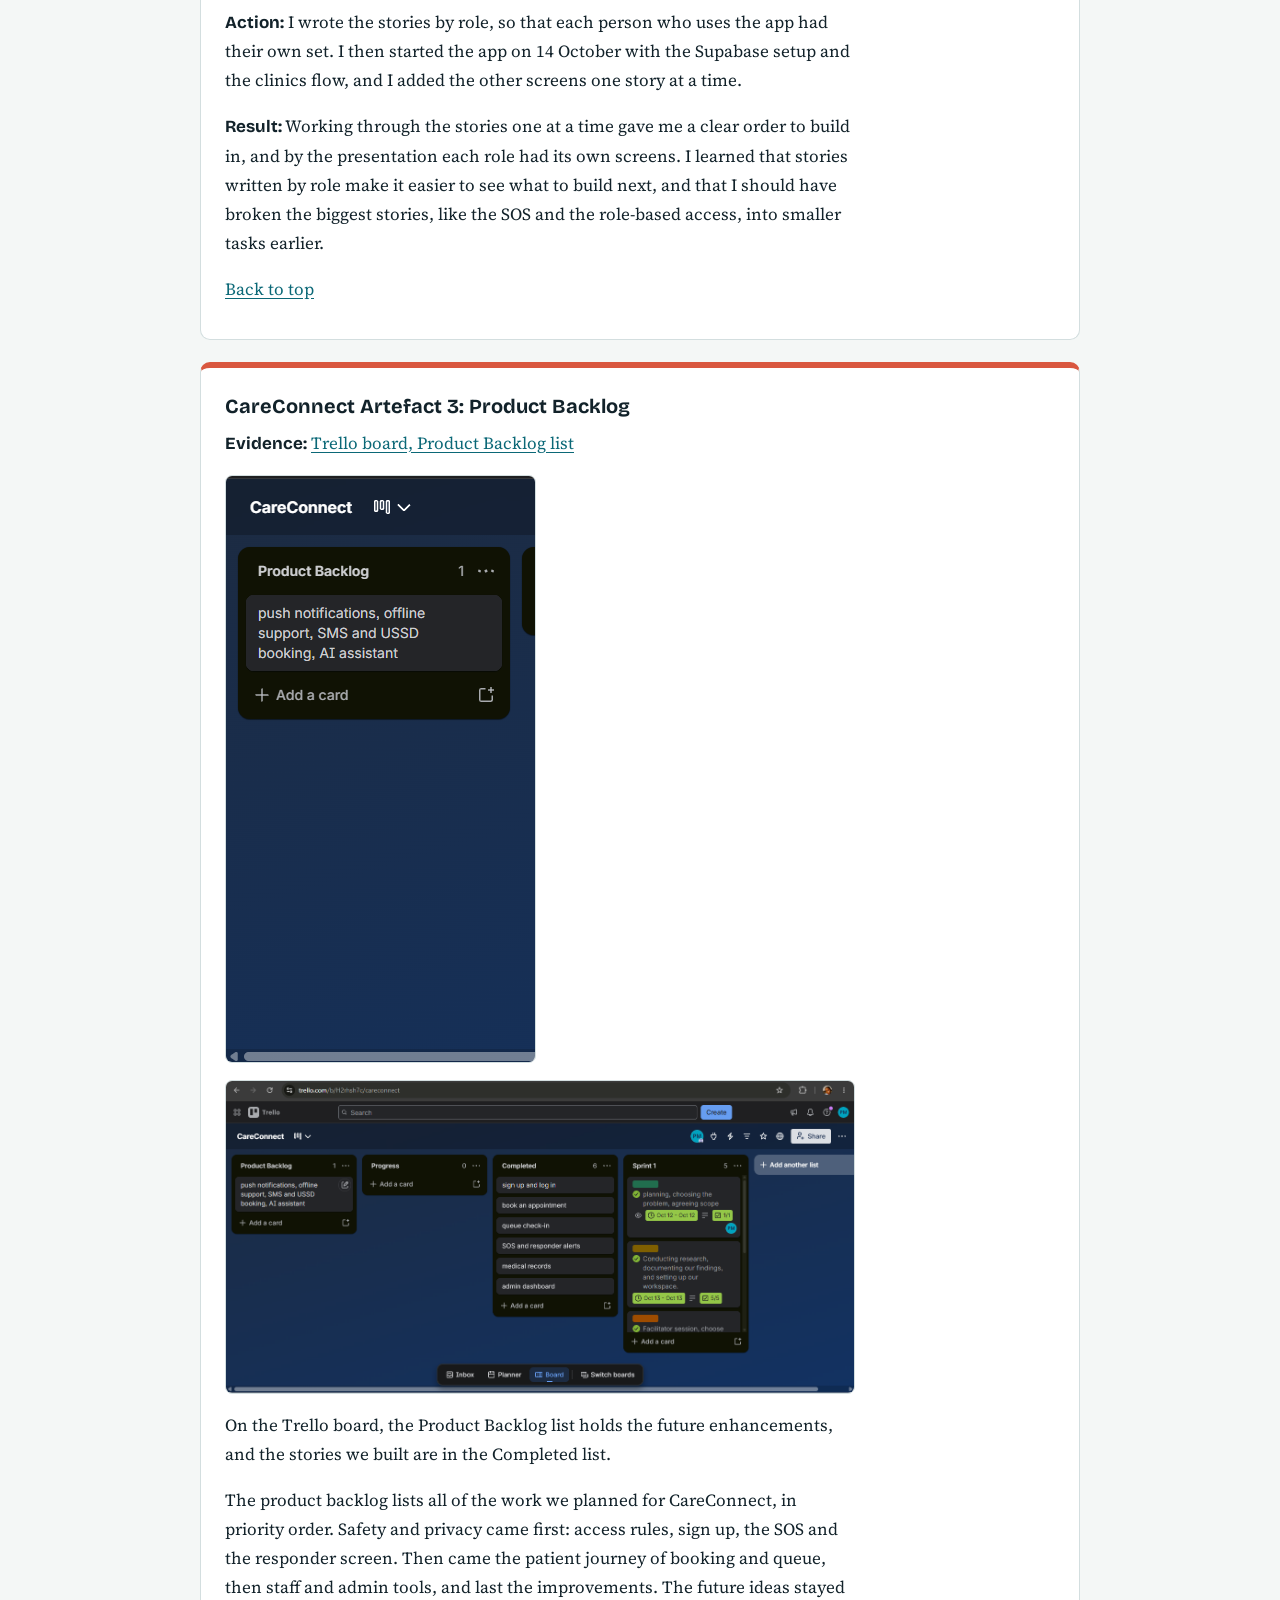
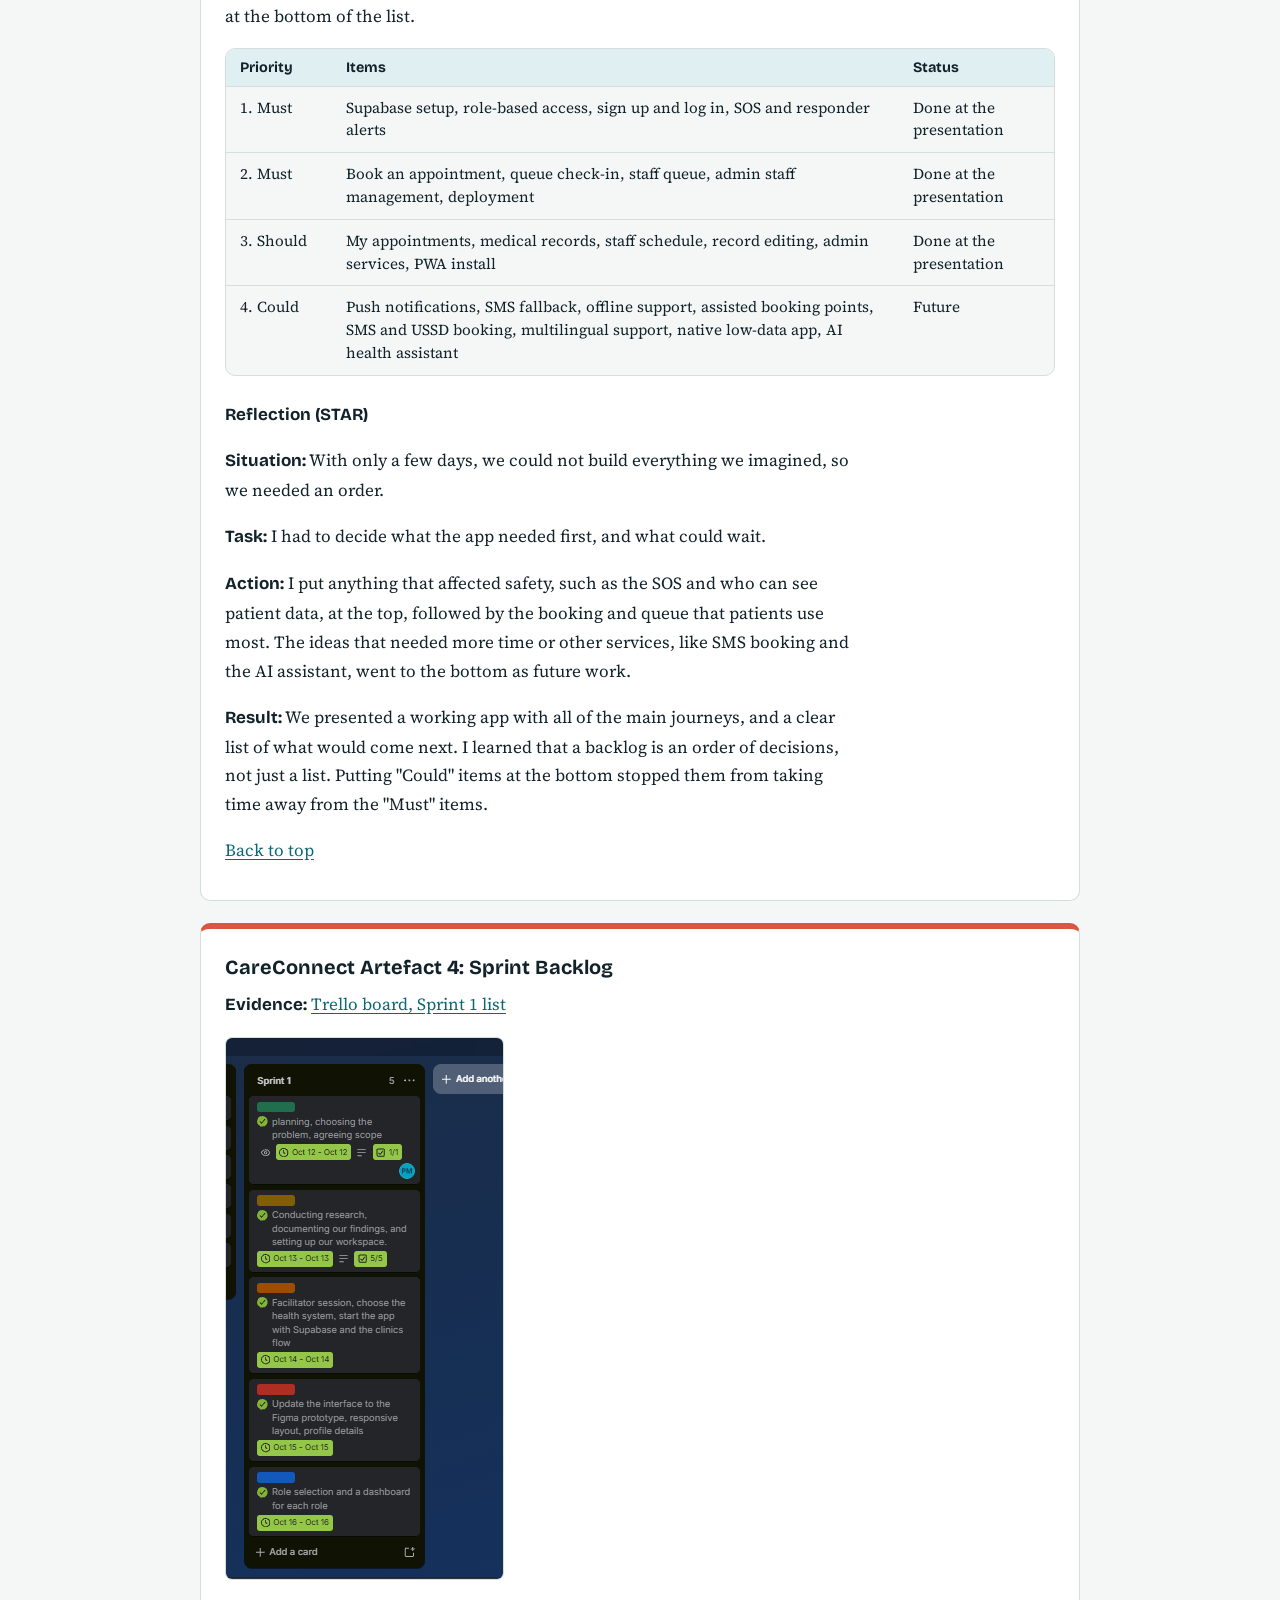
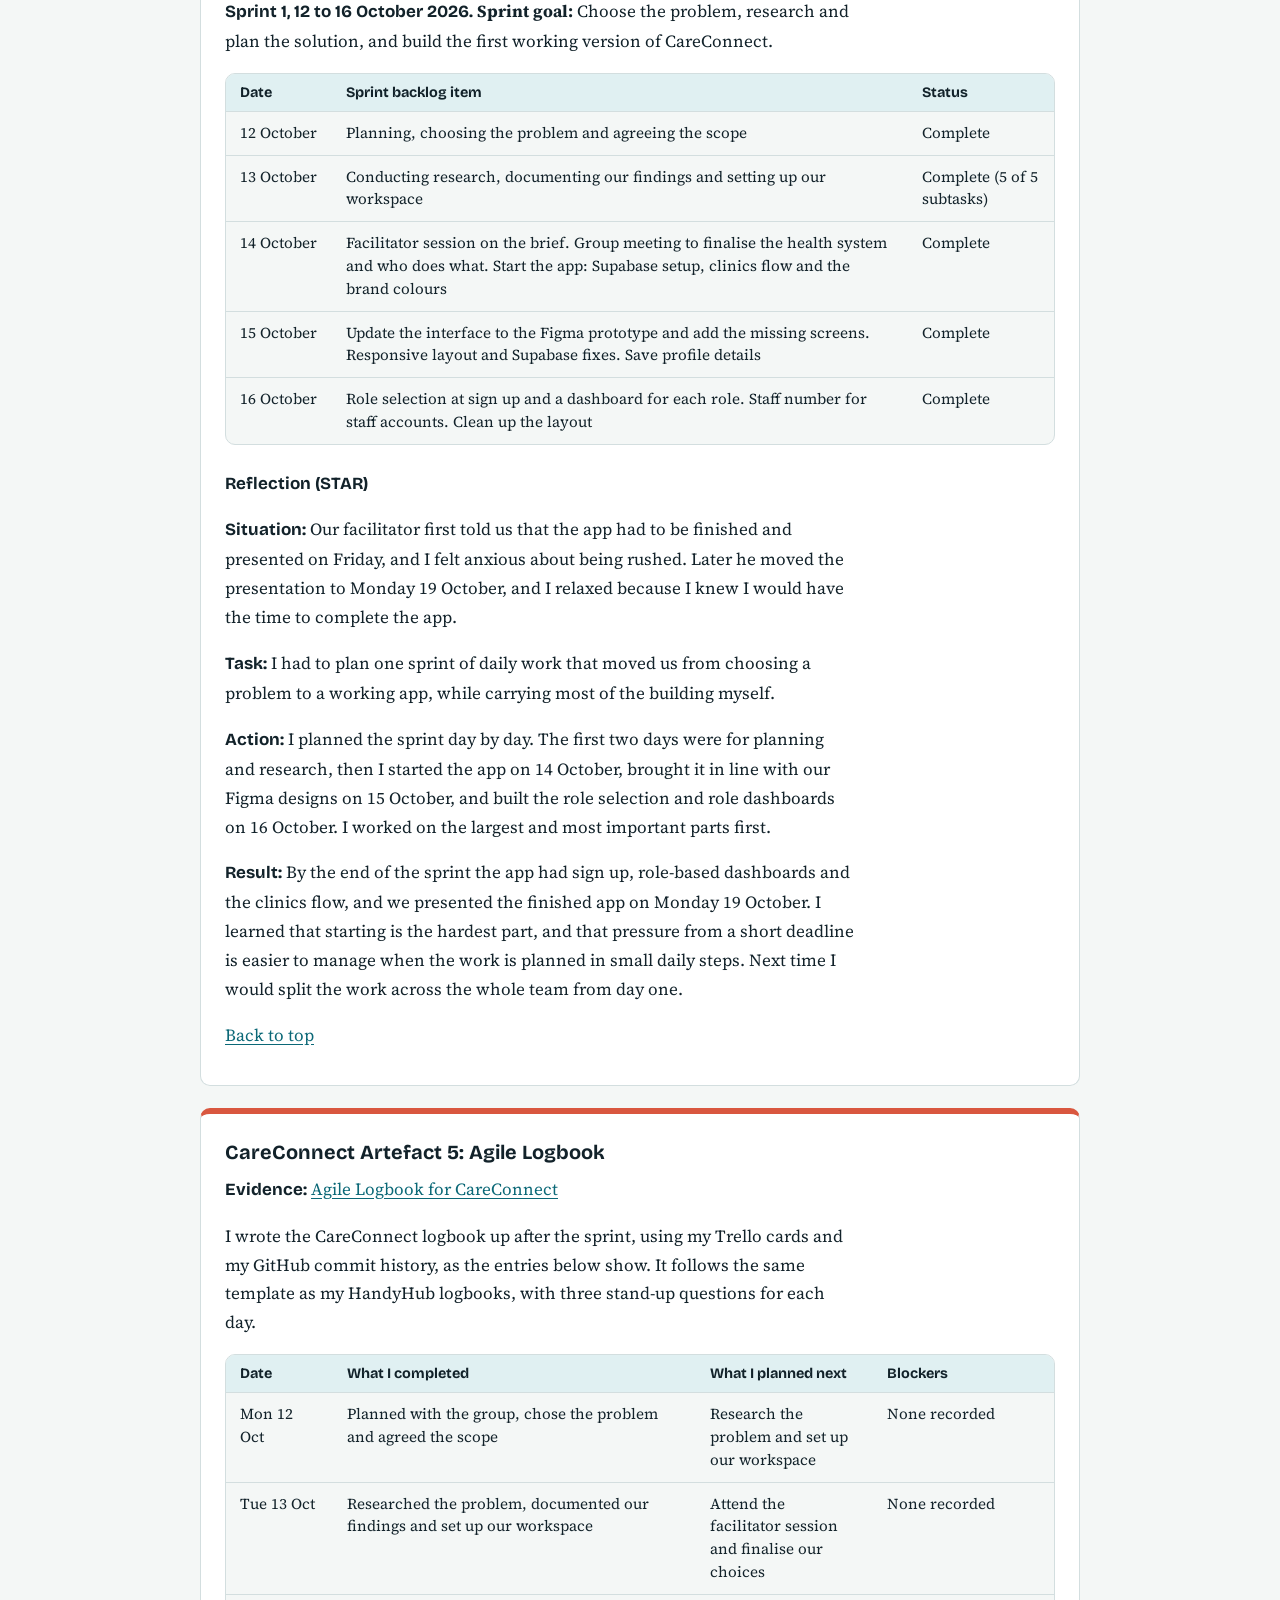
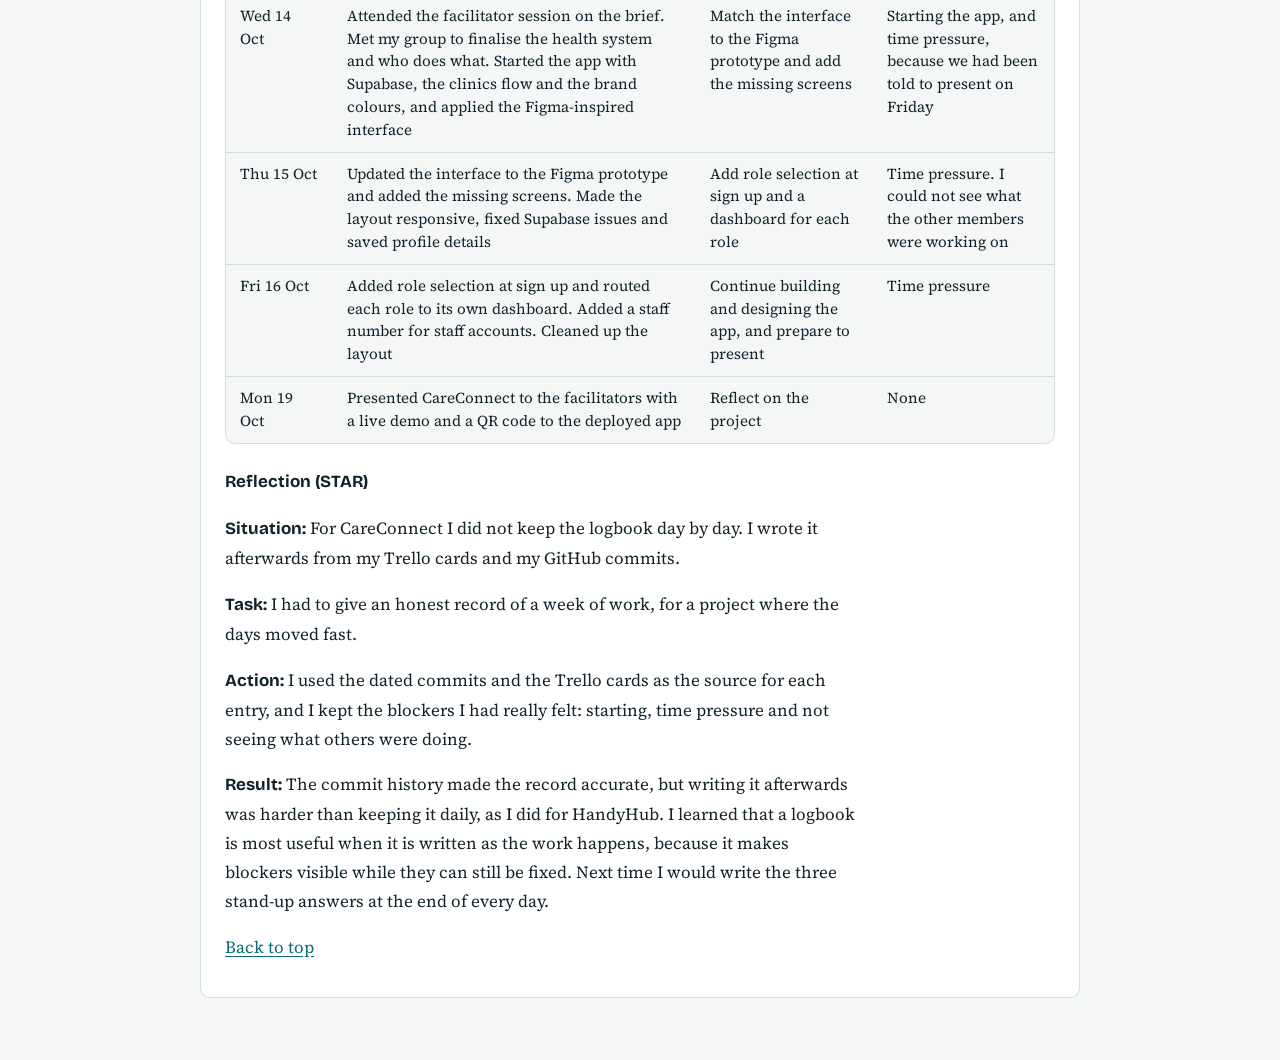
==== commit 806c9cd4: "Add files via upload" ====
--- a/careconnect.html
+++ b/careconnect.html
@@ -345,5 +345,4 @@
 <p><a href="#top">Back to top</a></p>
 <hr />
 </article></section></main>
-<footer class="foot"><div class="wrap">Andile Pamela Masina, Diploma in ICT (Application Development), CPUT. PRP370S Assessment 2.</div></footer>
 </body></html>
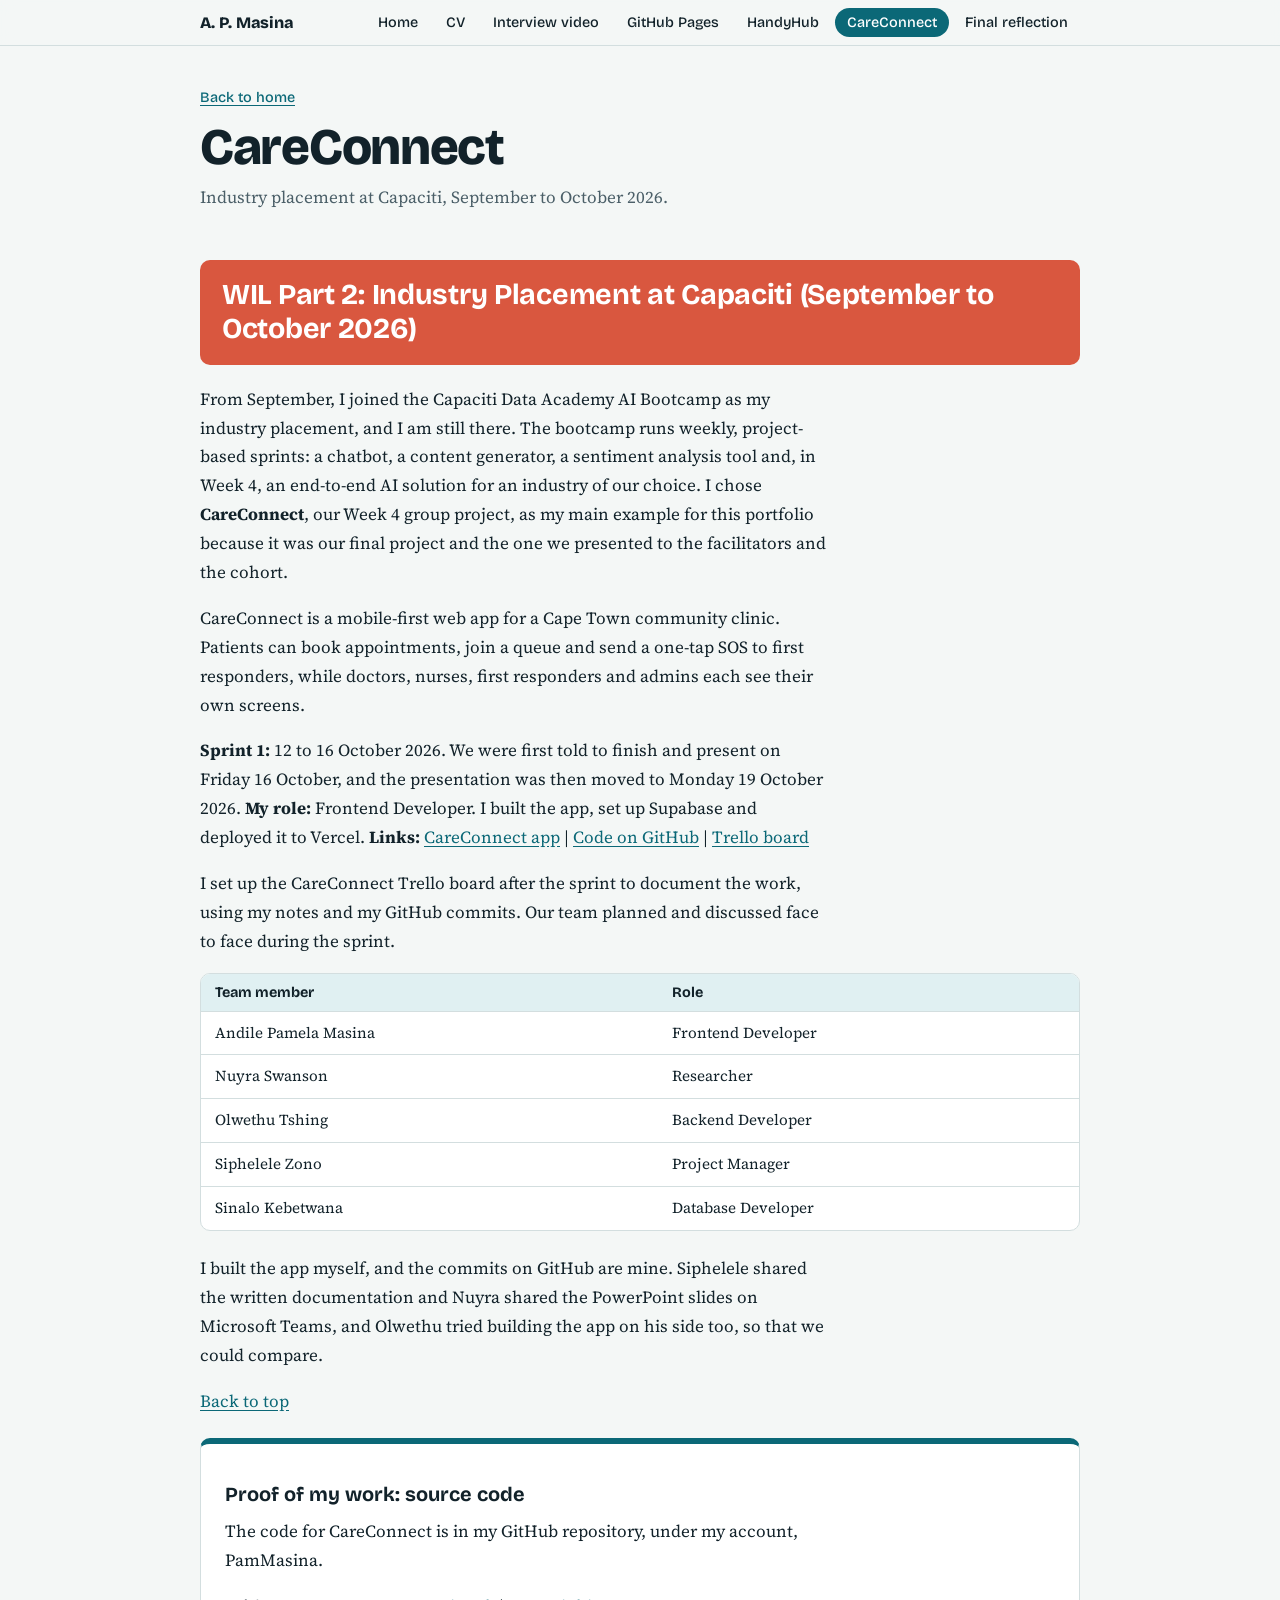
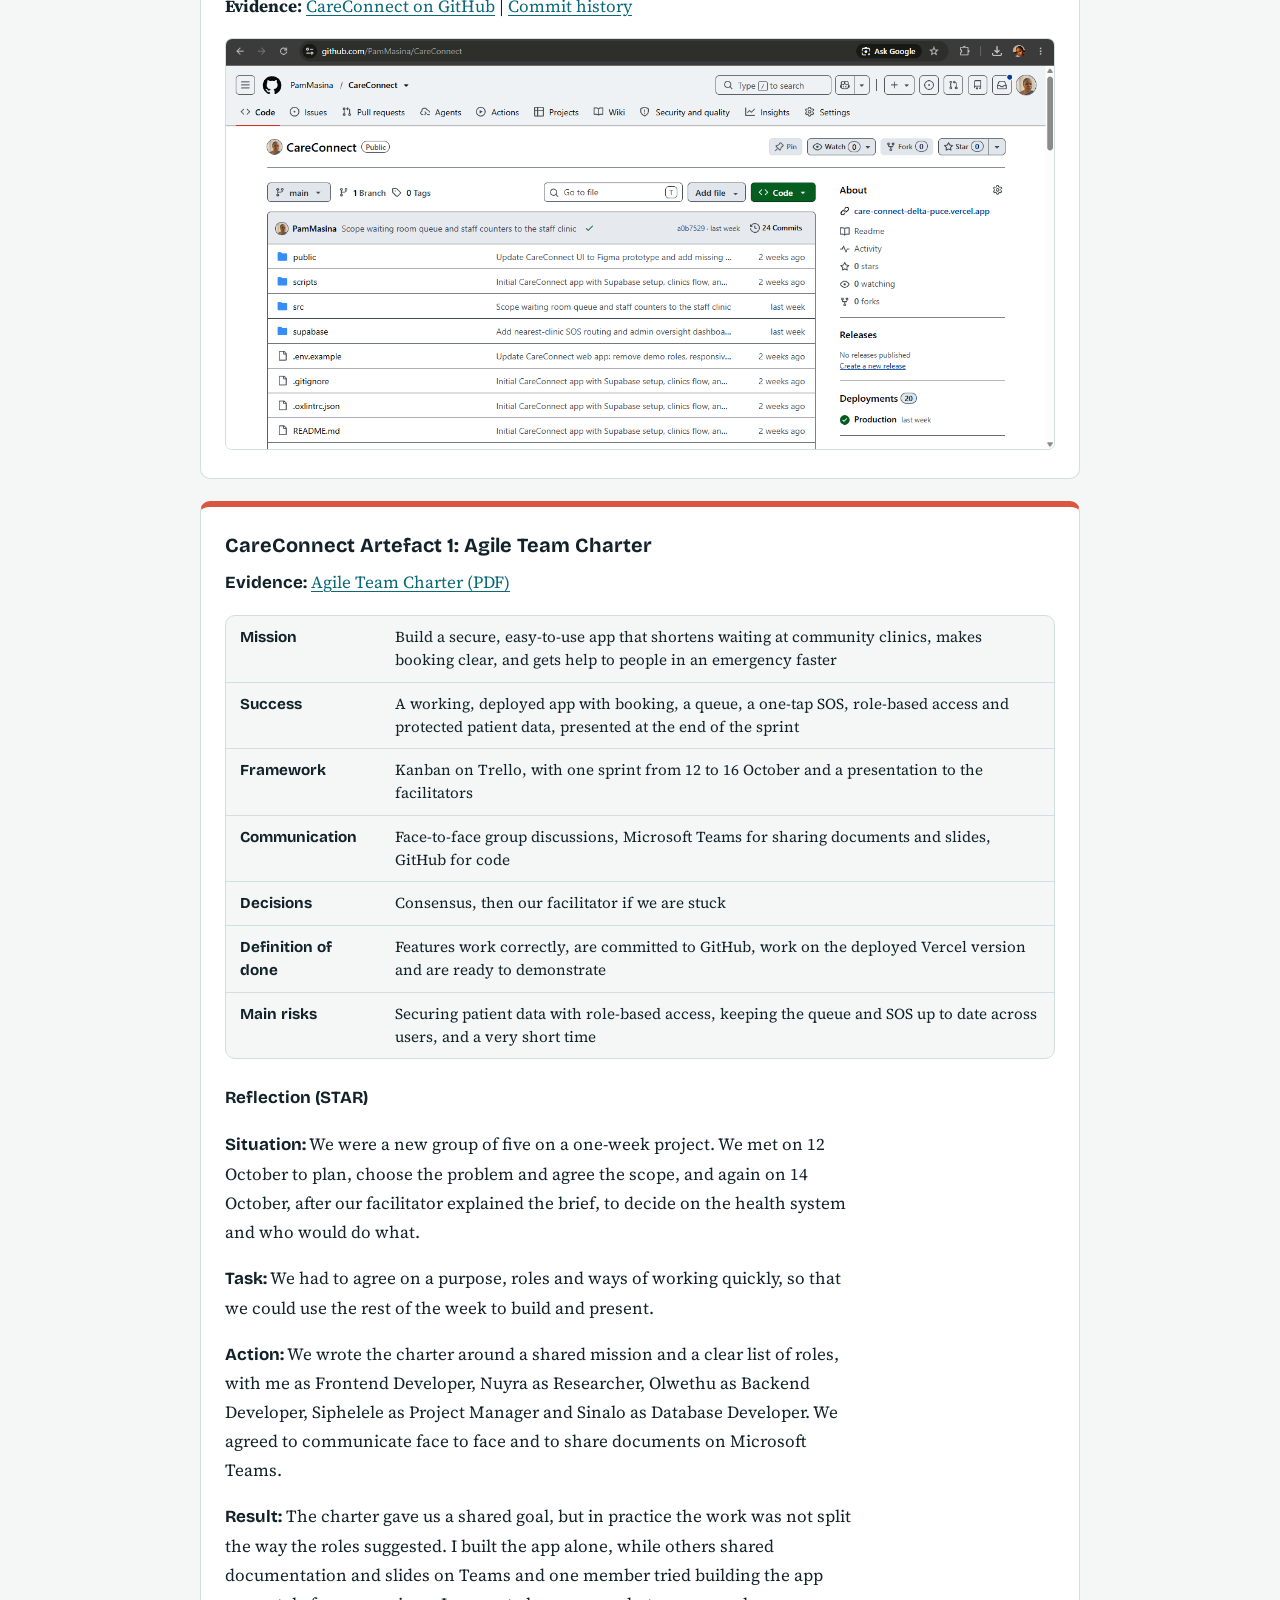
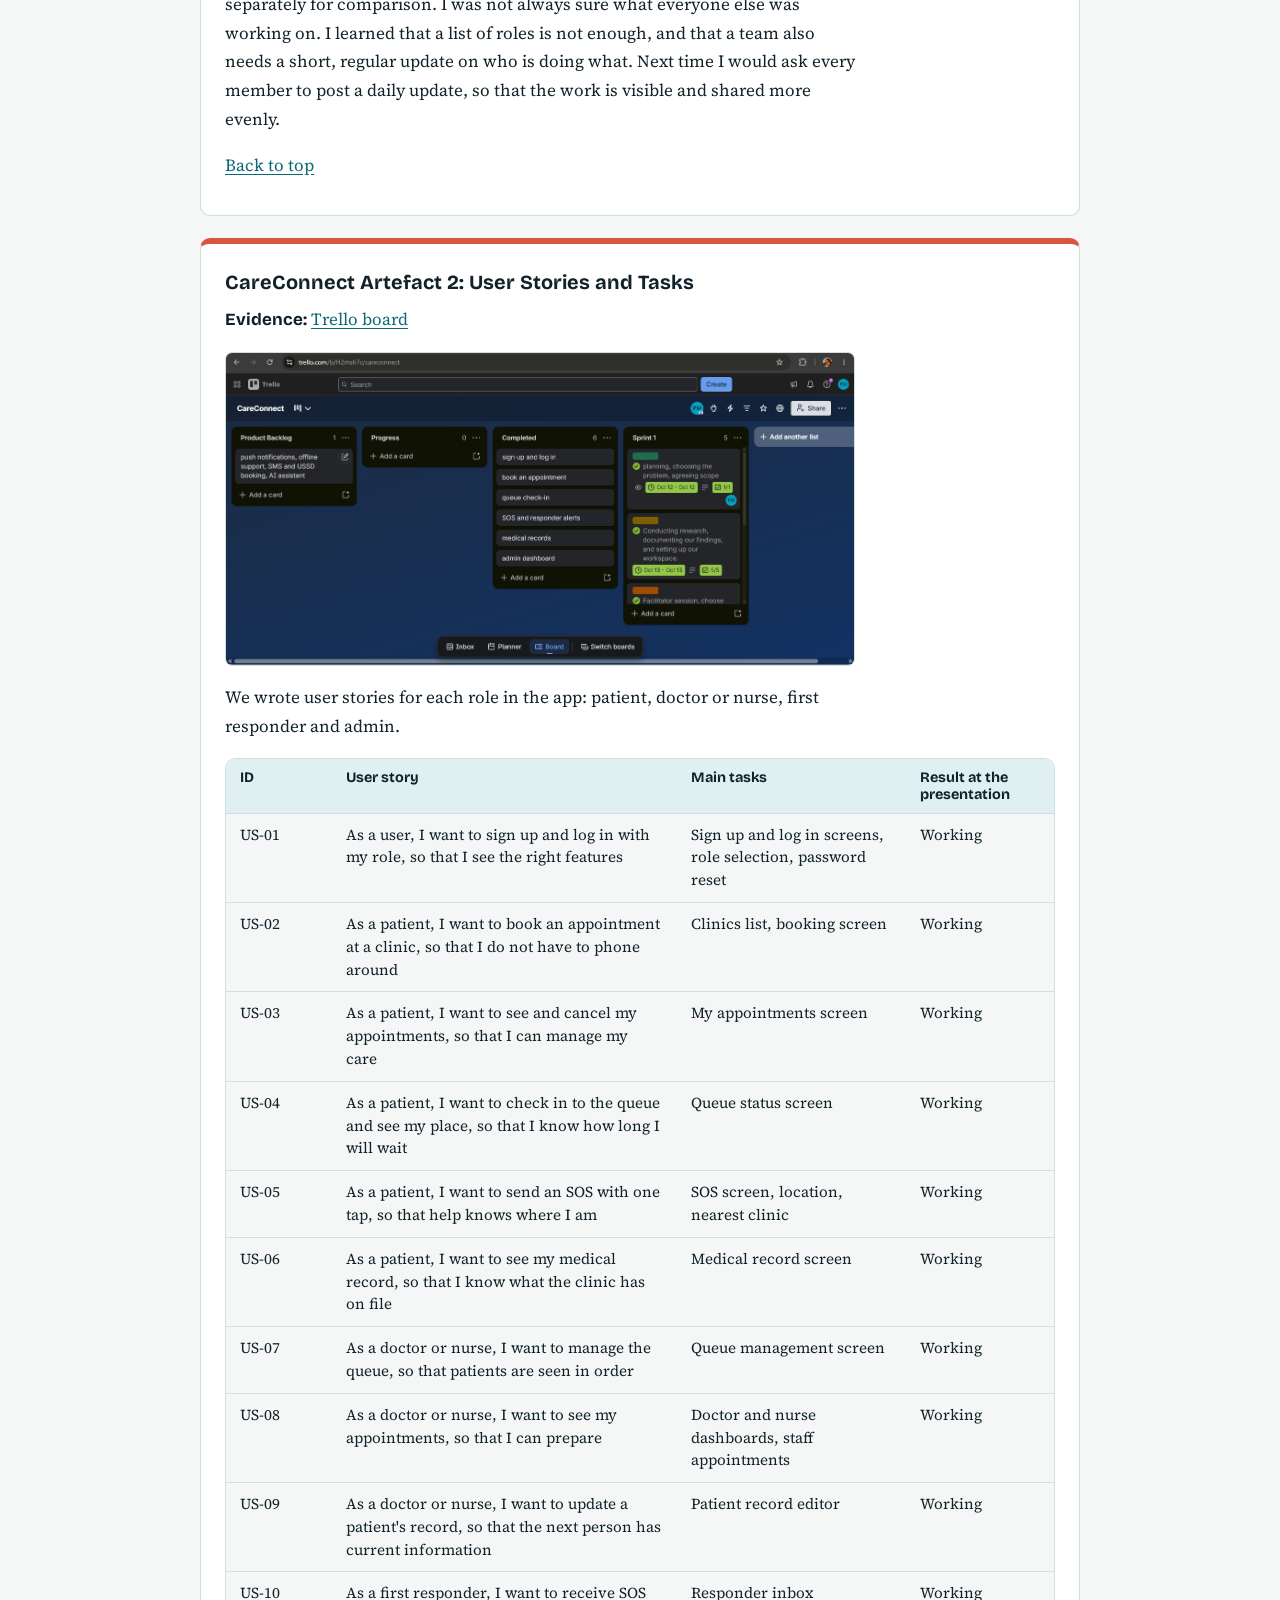
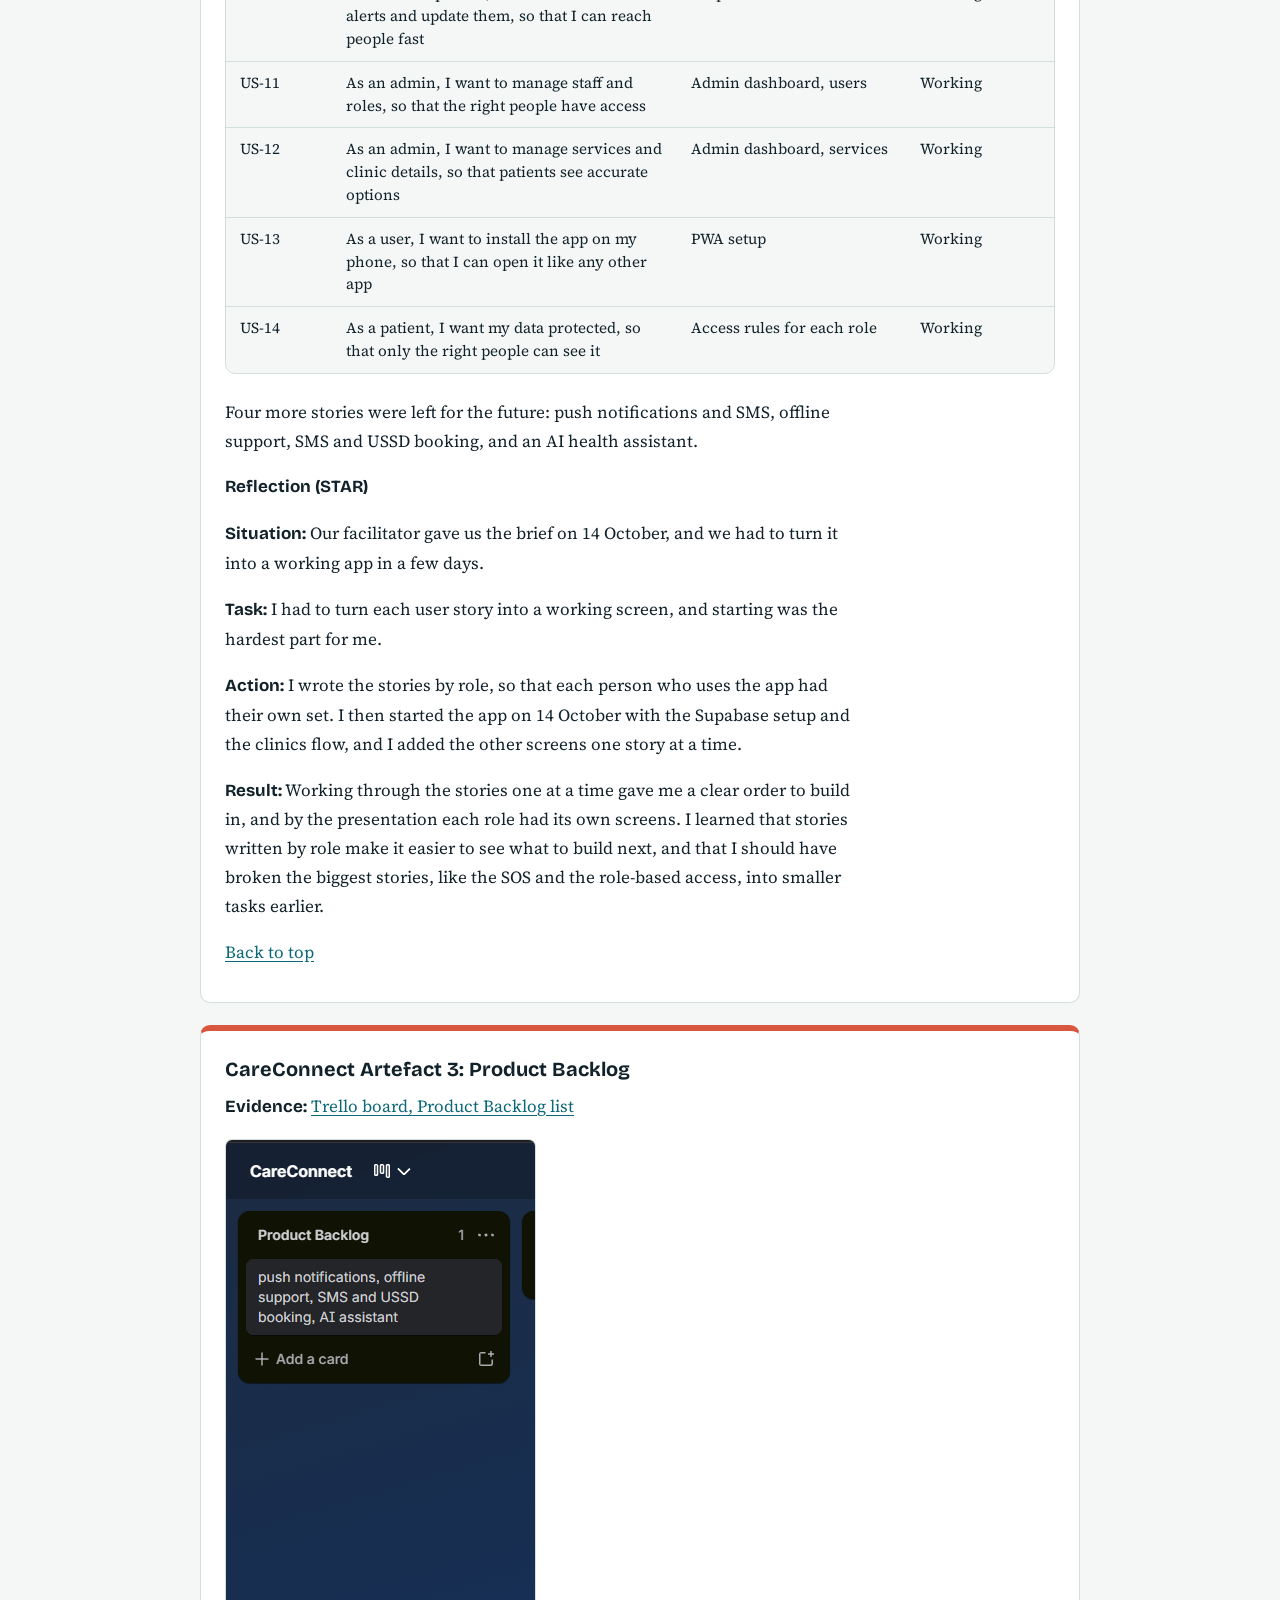
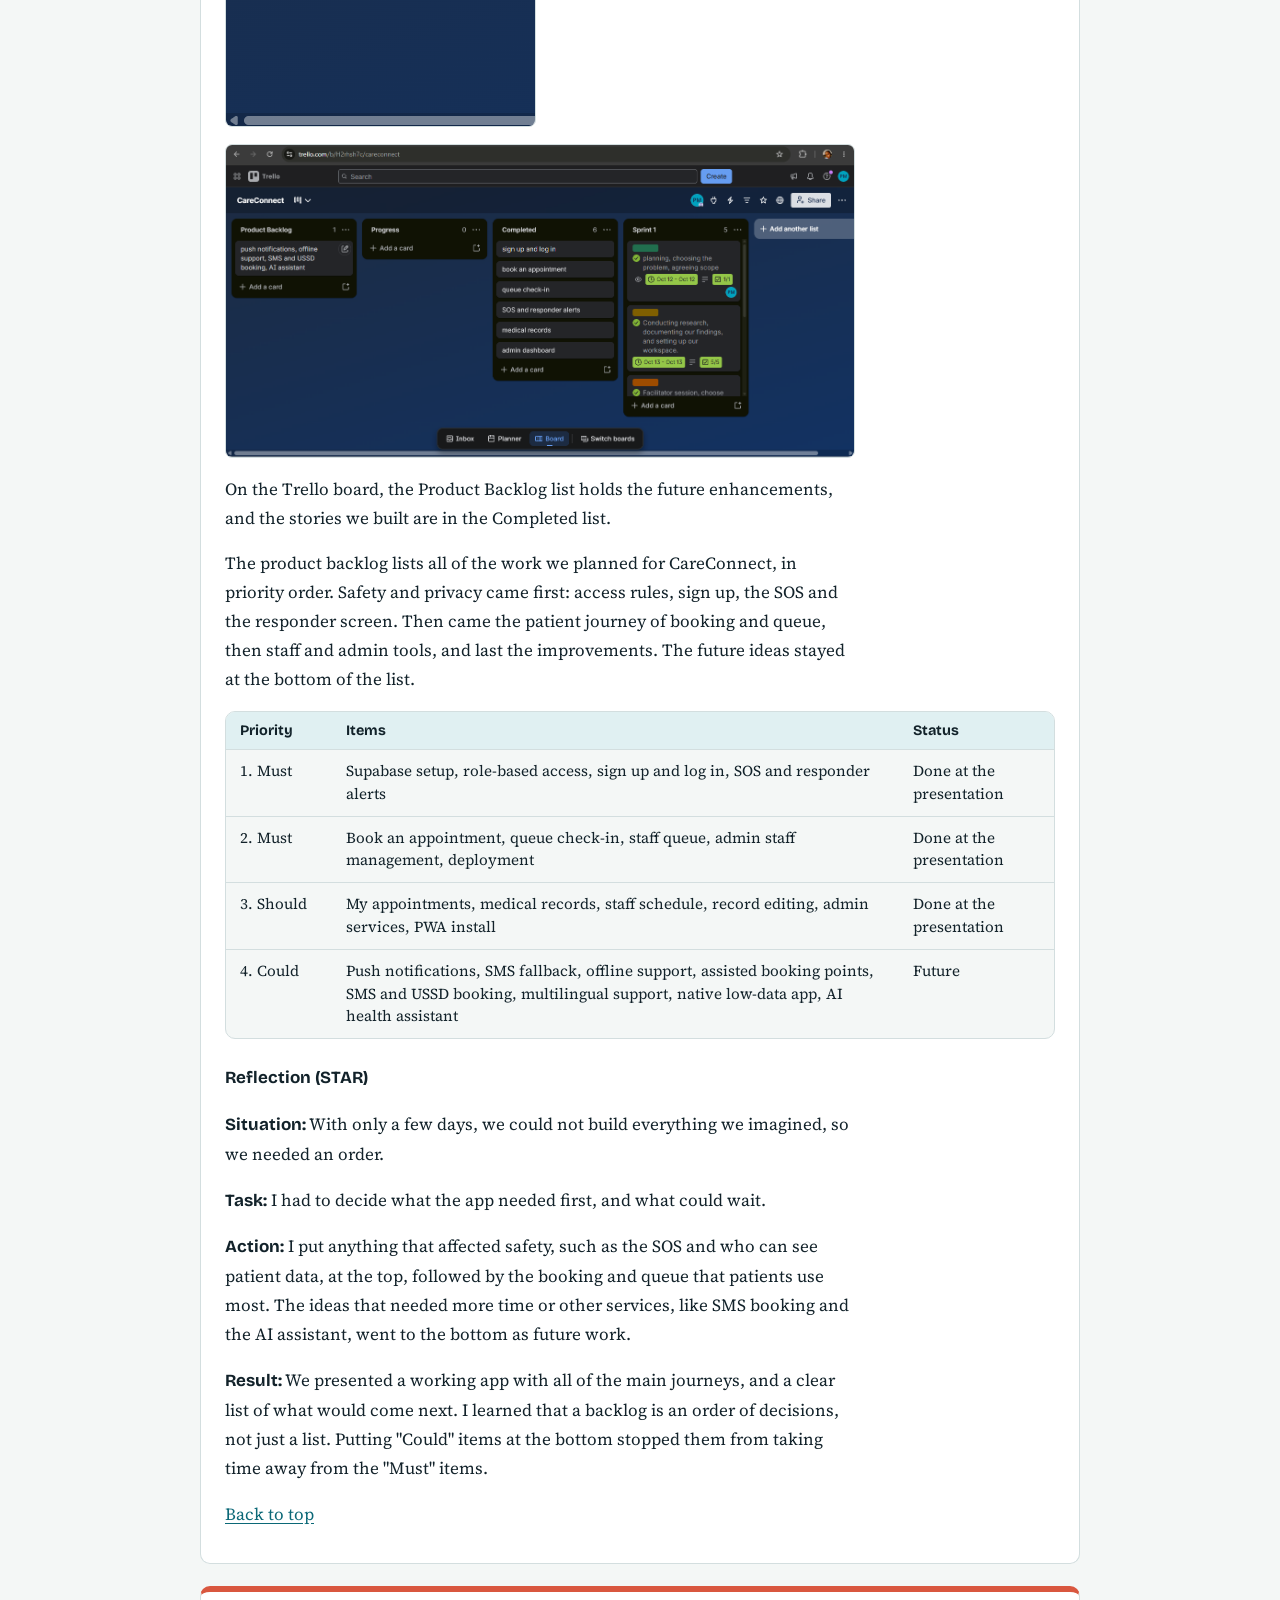
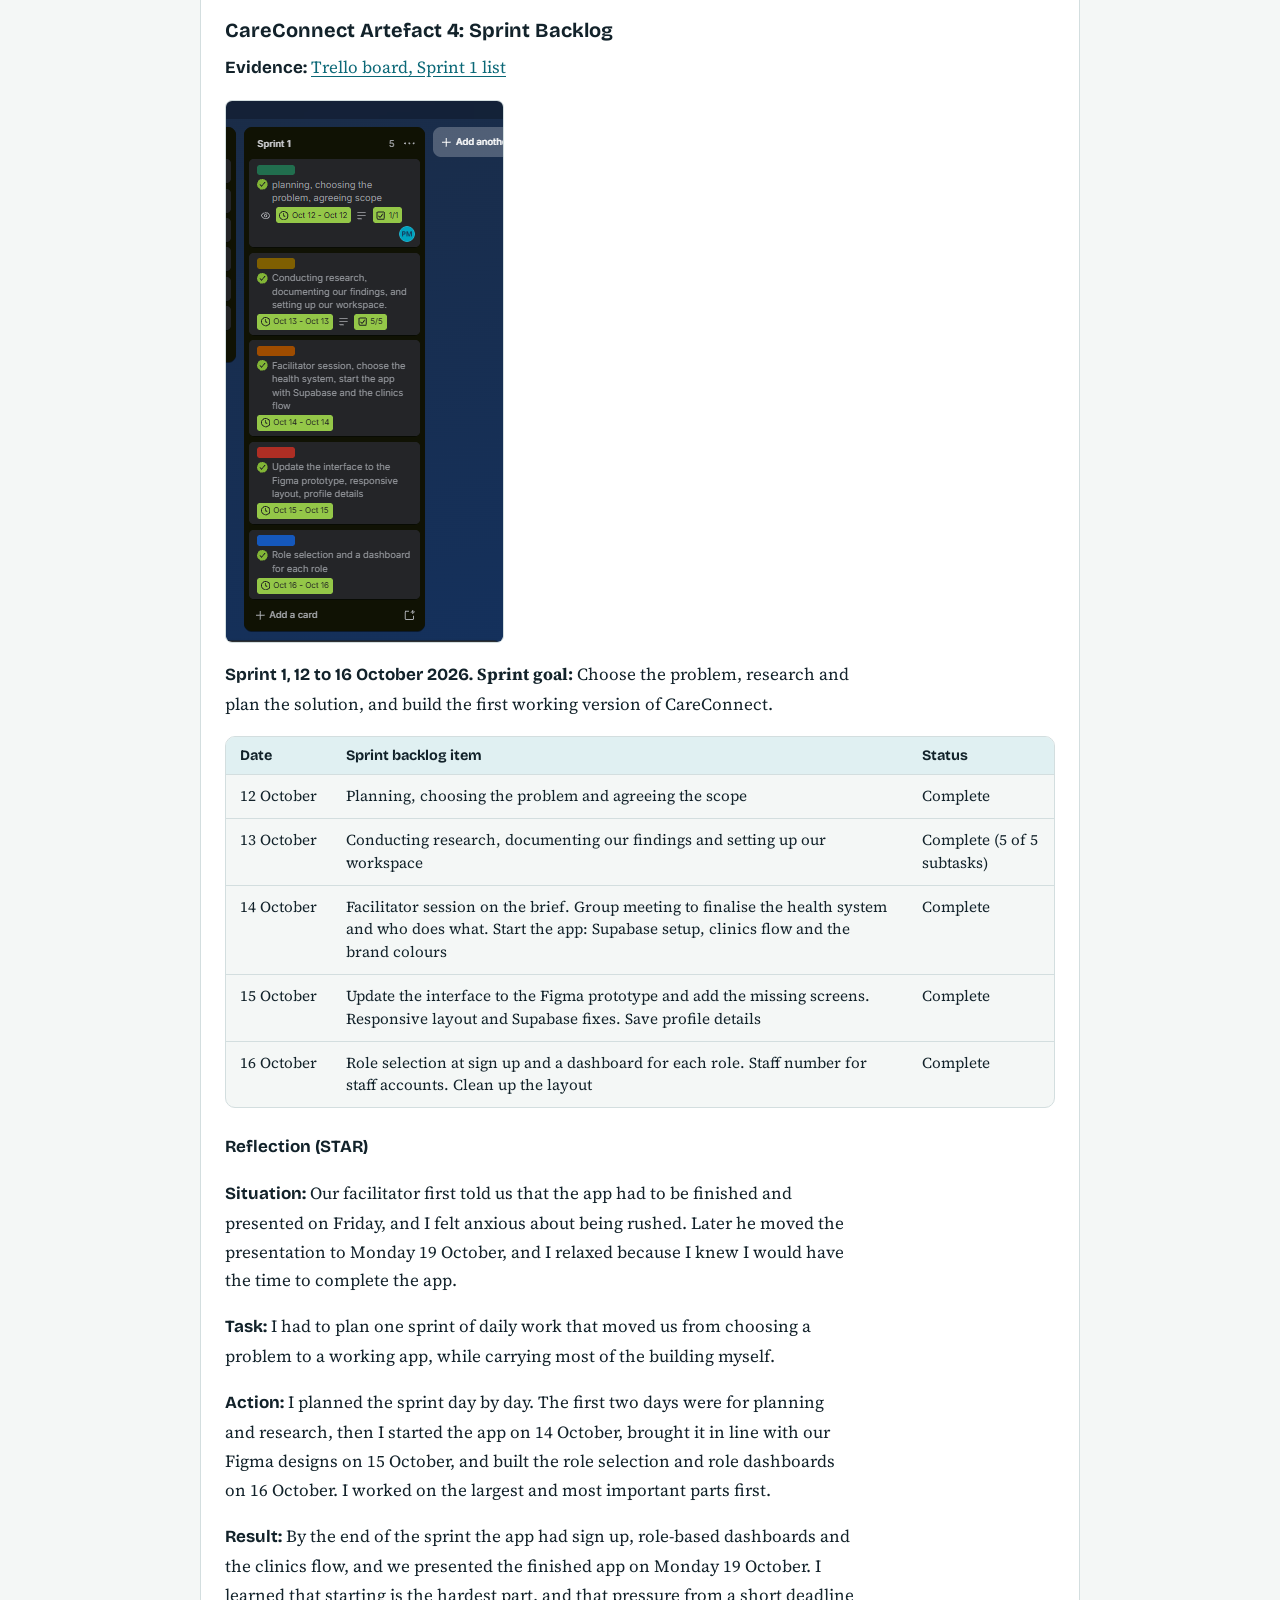
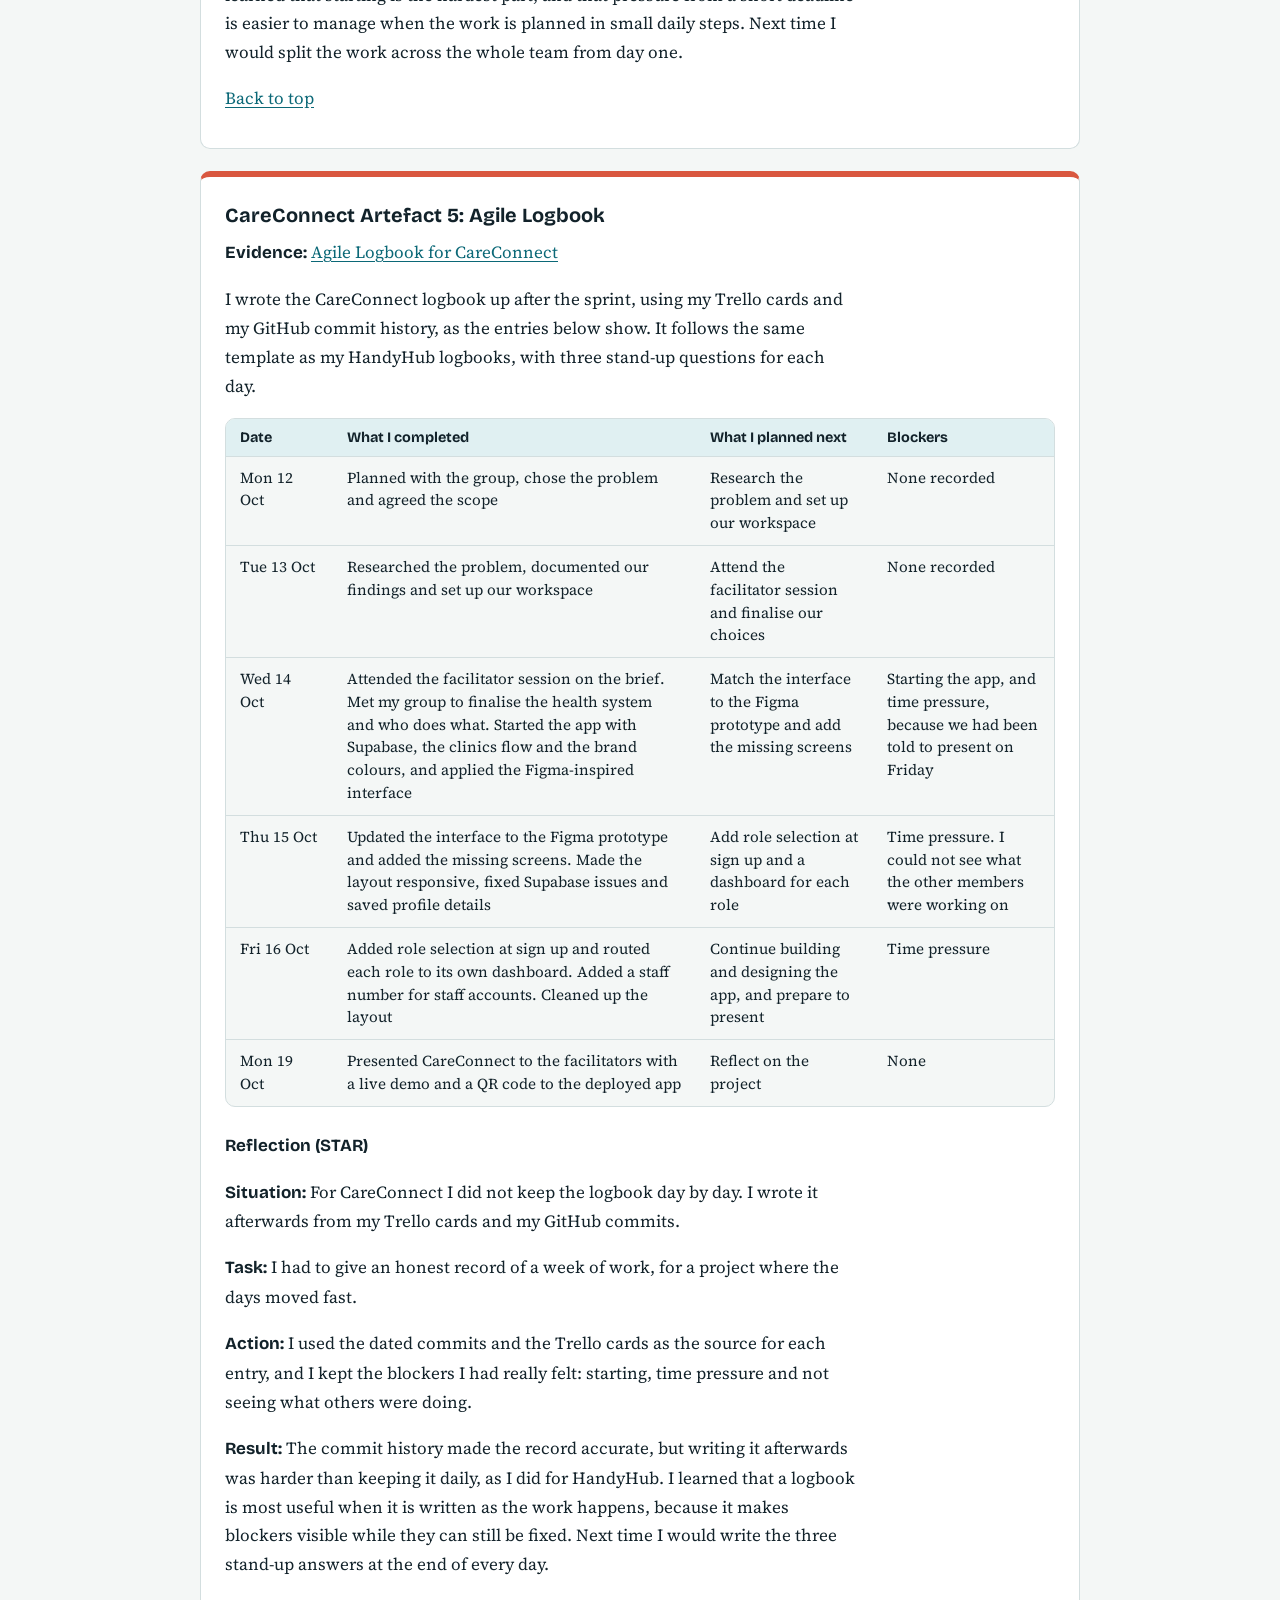
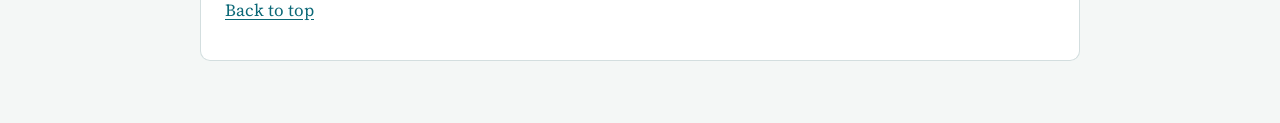
==== commit 8d13daa4: "Add files via upload" ====
--- a/careconnect.html
+++ b/careconnect.html
@@ -46,7 +46,7 @@
 <p>I built the app myself, and the commits on GitHub are mine. Siphelele shared the written documentation and Nuyra shared the PowerPoint slides on Microsoft Teams, and Olwethu tried building the app on his side too, so that we could compare.</p>
 <p><a href="#top">Back to top</a></p>
 <hr />
-<article class="artefact"><h3 id="careconnect-artefact-1-agile-team-charter">CareConnect Artefact 1: Agile Team Charter</h3>
+<div class="proof"><h3>Proof of my work: source code</h3><p>The code for CareConnect is in my GitHub repository, under my account, PamMasina.</p><p><strong>Evidence:</strong> <a href="https://github.com/PamMasina/CareConnect">CareConnect on GitHub</a> | <a href="https://github.com/PamMasina/CareConnect/commits/main">Commit history</a></p><img src="Careconnect/images/careconnect-github-repo.png" alt="Screenshot of the CareConnect repository on GitHub"></div><article class="artefact"><h3 id="careconnect-artefact-1-agile-team-charter">CareConnect Artefact 1: Agile Team Charter</h3>
 <p><strong>Evidence:</strong> <a href="Careconnect/Agile_Team_Charter_CareConnect.pdf">Agile Team Charter (PDF)</a></p>
 <div class="tablewrap"><table>
 <tbody>
--- a/style.css
+++ b/style.css
@@ -118,3 +118,7 @@
 .cc .artefact{border-top-color:var(--coral)}
 .artefact{scroll-margin-top:70px}
 .cc>h2{background:var(--coral)}
+
+.proof{background:var(--card);border:1px solid var(--line);border-top:6px solid var(--teal);border-radius:var(--r);padding:8px 24px 18px;margin:22px 0}
+.proof img{border:1px solid var(--line);border-radius:7px;display:block;margin:10px 0}
+@media (max-width:600px){.proof{padding:4px 14px 14px}}
